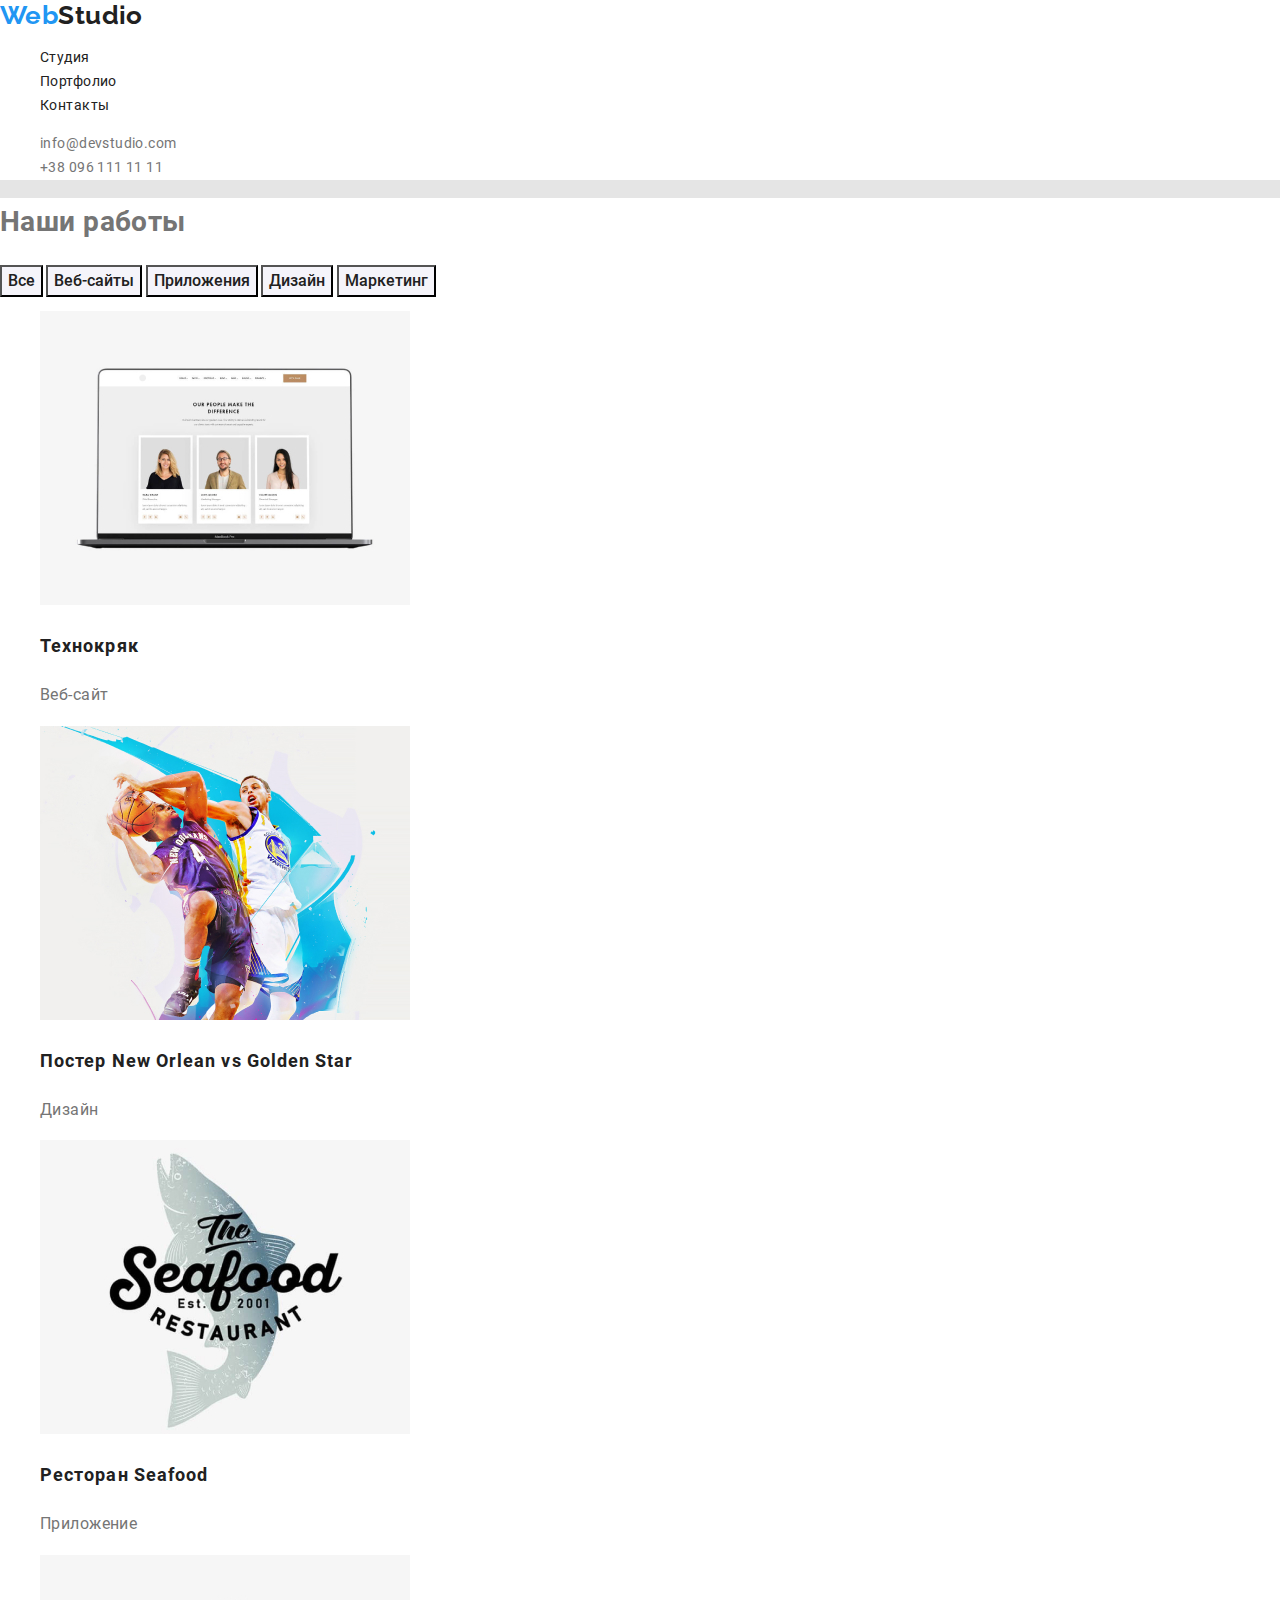
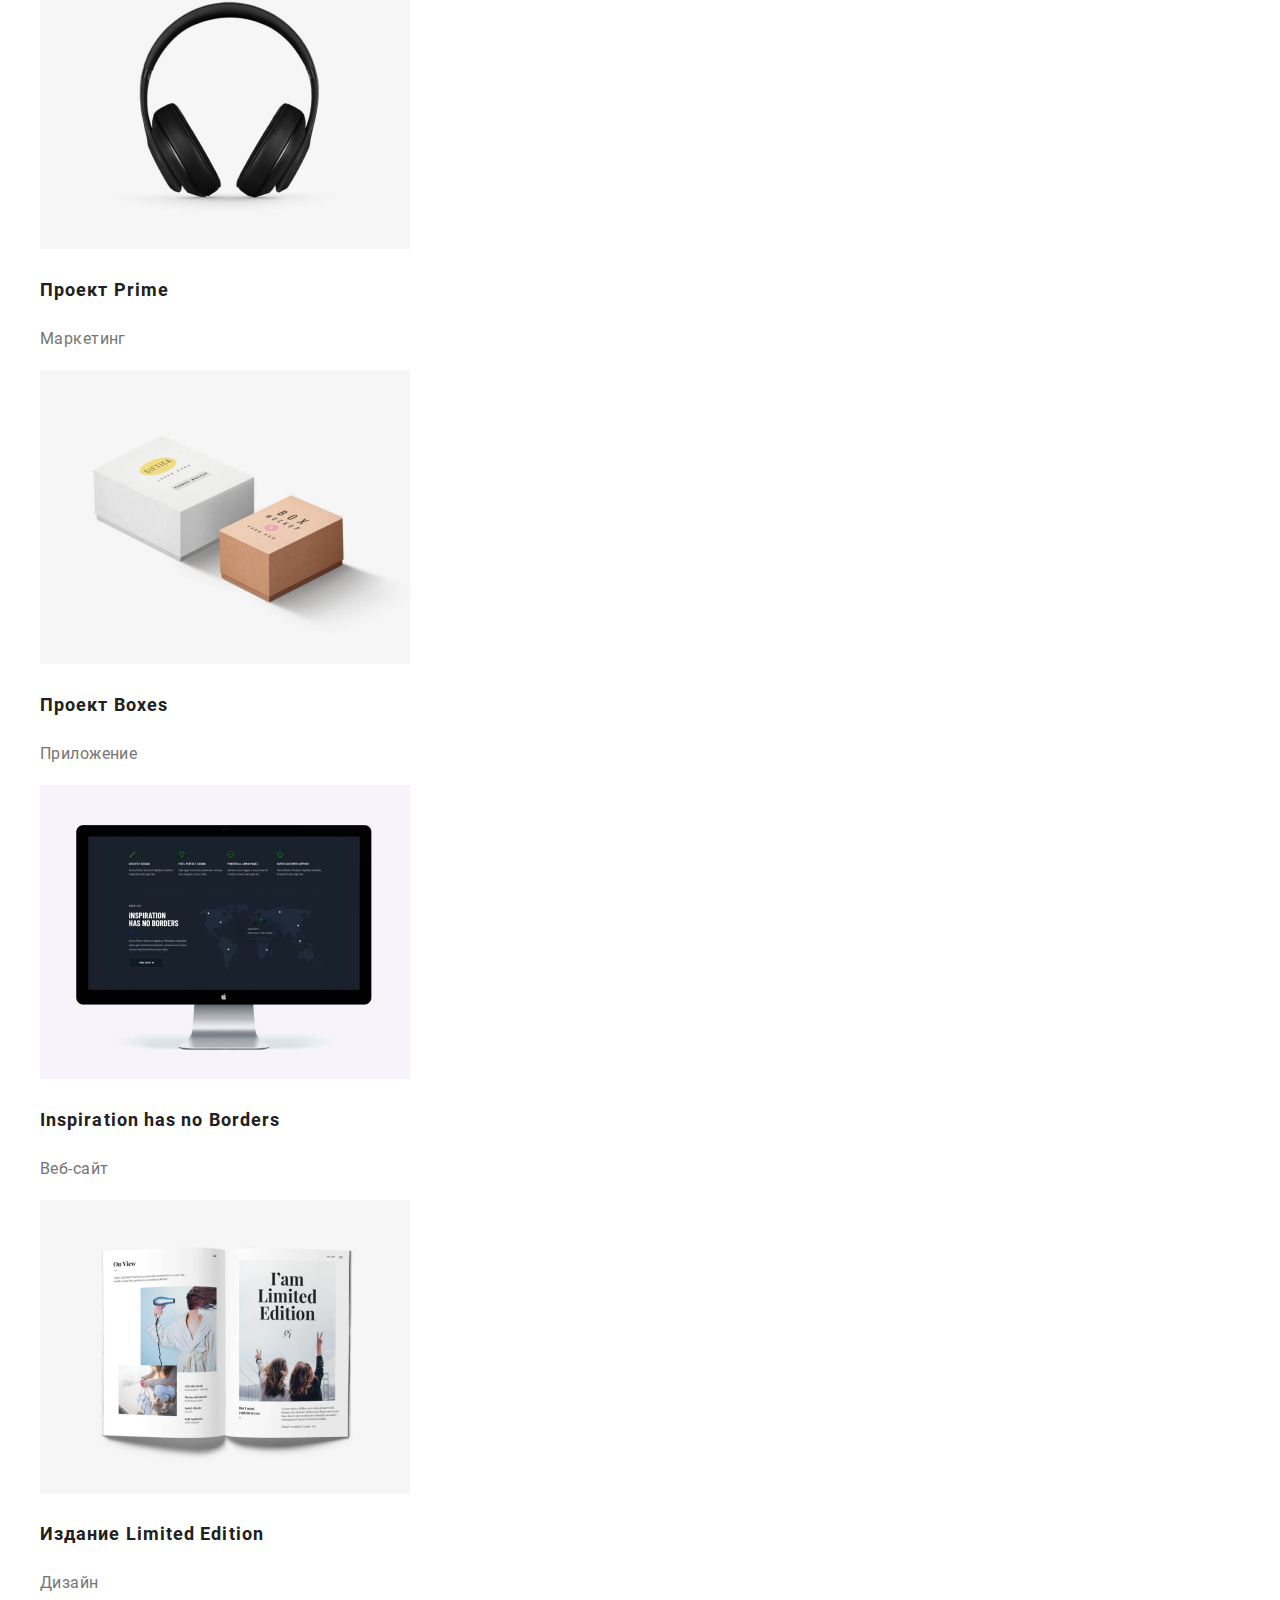
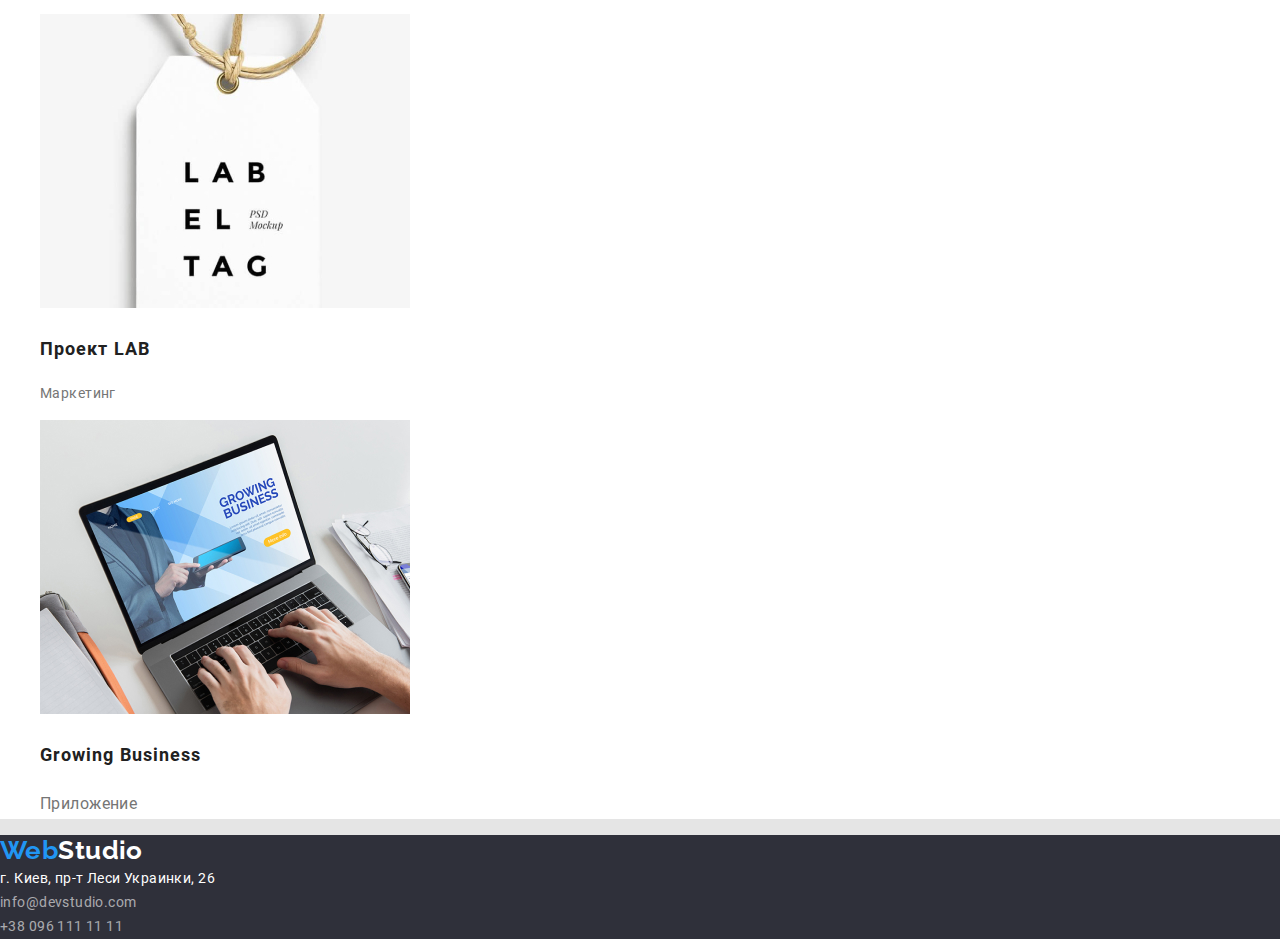
==== portfolio.html @ 0d788da5 "Перенос файлов с HW 02" ====
<!DOCTYPE html>
<html lang="ru">

<head>
    <meta charset="UTF-8">
    <meta name="viewport" content="width=device-width, initial-scale=1.0">
    <title>Web Studio</title>
    <link href="https://fonts.googleapis.com/css2?family=Raleway:wght@700&display=swap" rel="stylesheet">
    <link rel="stylesheet"
        href="https://cdnjs.cloudflare.com/ajax/libs/modern-normalize/1.0.0/modern-normalize.min.css">
    <link rel="stylesheet" href="./CSS/styles.css">
    <!-- <link rel="stylesheet" href="./CSS/portfolio.css"> -->
</head>

<body class="page">
    <header>
        <!--Навигация-->
        <nav class="pagination">
            <a class="logo link" href="./index.html">
                <span>Web</span><span class="logo-studio">Studio</span>
            </a>
            <ul class="site-nav list">
                <li><a href="./index.html" class="link">Студия</a></li>
                <li><a href="./portfolio.html" class="link">Портфолио</a></li>
                <li><a href="" class="link">Контакты</a></li>
            </ul>
            <ul class="contacts list">
                <li><a href="mailto:info@devstudio.com" class="mail link">info@devstudio.com</a> </li>
                <li><a href="tel:+380961111111" class="phone link">+38 096 111 11 11</a></li>

            </ul>
        </nav>

    </header>

    <main class="main-portfolio">
        <!--Секция наши работы-->
        <section class="section">
            <h1>Наши работы</h1>
            <div>
                <button type="button" class="button-filter">Все</button>
                <button type="button" class="button-filter">Веб-сайты</button>
                <button type="button" class="button-filter">Приложения</button>
                <button type="button" class="button-filter">Дизайн</button>
                <button type="button" class="button-filter">Маркетинг</button>
            </div>

            <!---->
            <ul class="list">
                <li>
                    <a href="" class="link">
                        <img src="./images/img5.jpg" alt="Технокряк" width="370" />
                        <h2 class="project-title">Технокряк</h2>
                        <p class="project-subtitle">Веб-сайт</p>
                    </a>
                </li>
                <li>
                    <a href="" class="link">
                        <img src="./images/img6.jpg" alt="Постер New Orlean vs Golden Star" width="370" />
                        <h2 class="project-title">Постер New Orlean vs Golden Star</h2>
                        <p class="project-subtitle">Дизайн</p>
                    </a>
                </li>
                <li>
                    <a href="" class="link">
                        <img src="./images/img7.jpg" alt="Ресторан Seafood" width="370" />
                        <h2 class="project-title">Ресторан Seafood</h2>
                        <p class="project-subtitle">Приложение</p>
                    </a>
                </li>
                <li>
                    <a href="" class="link">
                        <img src="./images/img8.jpg" alt="Проект Prime" width="370" />
                        <h2 class="project-title">Проект Prime</h2>
                        <p class="project-subtitle">Маркетинг</p>
                    </a>
                </li>
                <li>
                    <a href="" class="link">
                        <img src="./images/img9.jpg" alt="Проект Boxes" width="370" />
                        <h2 class="project-title">Проект Boxes</h2>
                        <p class="project-subtitle">Приложение</p>
                    </a>
                </li>
                <li>
                    <a href="" class="link">
                        <img src="./images/img10.jpg" alt="Inspiration has no Borders" width="370" />
                        <h2 class="project-title">Inspiration has no Borders</h2>
                        <p class="project-subtitle">Веб-сайт</p>
                    </a>
                </li>
                <li>
                    <a href="" class="link">
                        <img src="./images/img11.jpg" alt="Издание Limited Edition" width="370" />
                        <h2 class="project-title">Издание Limited Edition</h2>
                        <p class="project-subtitle">Дизайн</p>
                    </a>
                </li>
                <li>
                    <a href="" class="link">
                        <img src="./images/img12.jpg" alt="Проект LAB" width="370" />
                        <h2 class="project-title">Проект LAB</h2>
                        <p>Маркетинг</p>
                    </a>
                </li>
                <li>
                    <a href="" class="link">
                        <img src="./images/img13.jpg" alt="Growing Business" width="370" />
                        <h2 class="project-title">Growing Business</h2>
                        <p class="project-subtitle">Приложение</p>
                    </a>
                </li>
            </ul>
        </section>

    </main>

    <!--Футер-->
    <footer class="footer">
        <a class="logo link" href="./index.html">
            <span class="logo-web">Web</span><span class="logo-studio-wight">Studio</span>
        </a>
        <address class="footer-list">
            <span class="map">г. Киев, пр-т Леси Украинки, 26</span><br />
            <a href="mailto:info@devstudio.com" class="link">info@devstudio.com</a><br />
            <a href="tel:+380961111111" class="link">+38 096 111 11 11</a>
        </address>
    </footer>

</body>

</html>
---- CSS/styles.css ----
/* roboto-regular - latin_cyrillic */
@font-face {
    font-family: 'Roboto';
    font-style: normal;
    font-weight: 400;
    src: url('../fonts/roboto/roboto-v20-latin_cyrillic-regular.eot');
    src: local('Roboto'), local('Roboto-Regular'),
        url('../fonts/roboto/roboto-v20-latin_cyrillic-regular.eot?#iefix')
            format('embedded-opentype'),
        url('../fonts/roboto/roboto-v20-latin_cyrillic-regular.woff2')
            format('woff2'),
        url('../fonts/roboto/roboto-v20-latin_cyrillic-regular.woff')
            format('woff'),
        url('../fonts/roboto/roboto-v20-latin_cyrillic-regular.ttf')
            format('truetype'),
        url('../fonts/roboto/roboto-v20-latin_cyrillic-regular.svg#Roboto')
            format('svg'); /* Legacy iOS */
}
/* roboto-500 - latin_cyrillic */
@font-face {
    font-family: 'Roboto';
    font-style: normal;
    font-weight: 500;
    src: url('../fonts/roboto/roboto-v20-latin_cyrillic-500.eot');
    src: local('Roboto Medium'), local('Roboto-Medium'),
        url('../fonts/roboto/roboto-v20-latin_cyrillic-500.eot?#iefix')
            format('embedded-opentype'),
        url('../fonts/roboto/roboto-v20-latin_cyrillic-500.woff2')
            format('woff2'),
        url('../fonts/roboto/roboto-v20-latin_cyrillic-500.woff') format('woff'),
        url('../fonts/roboto/roboto-v20-latin_cyrillic-500.ttf')
            format('truetype'),
        url('../fonts/roboto/roboto-v20-latin_cyrillic-500.svg#Roboto')
            format('svg');
}
/* roboto-700 - latin_cyrillic */
@font-face {
    font-family: 'Roboto';
    font-style: normal;
    font-weight: 700;
    src: url('../fonts/roboto/roboto-v20-latin_cyrillic-700.eot');
    src: local('Roboto Bold'), local('Roboto-Bold'),
        url('../fonts/roboto/roboto-v20-latin_cyrillic-700.eot?#iefix')
            format('embedded-opentype'),
        url('../fonts/roboto/roboto-v20-latin_cyrillic-700.woff2')
            format('woff2'),
        url('../fonts/roboto/roboto-v20-latin_cyrillic-700.woff') format('woff'),
        url('../fonts/roboto/roboto-v20-latin_cyrillic-700.ttf')
            format('truetype'),
        url('../fonts/roboto/roboto-v20-latin_cyrillic-700.svg#Roboto')
            format('svg');
}
/* roboto-900 - latin_cyrillic */
@font-face {
    font-family: 'Roboto';
    font-style: normal;
    font-weight: 900;
    src: url('../fonts/roboto/roboto-v20-latin_cyrillic-900.eot');
    src: local('Roboto Black'), local('Roboto-Black'),
        url('../fonts/roboto/roboto-v20-latin_cyrillic-900.eot?#iefix')
            format('embedded-opentype'),
        url('../fonts/roboto/roboto-v20-latin_cyrillic-900.woff2')
            format('woff2'),
        url('../fonts/roboto/roboto-v20-latin_cyrillic-900.woff') format('woff'),
        url('../fonts/roboto/roboto-v20-latin_cyrillic-900.ttf')
            format('truetype'),
        url('../fonts/roboto/roboto-v20-latin_cyrillic-900.svg#Roboto')
            format('svg');
}

/*Цвет основного текста  rgba(33, 33, 33, 1)*/
/*Вторичний цвет  rgba(117, 117, 117, 1)*/
/* белый #FFFFFF*/
/*Акцент #2196F3*/
/* Основной цвет фона #E5E5E5*/
/* Вторичный цвет фона #2F303A */

:root {
    --main-text-color: rgba(117, 117, 117, 1);
    --accent-color: #2196f3;
    --black: rgba(33, 33, 33, 1);
    --white: #ffffff;
    --footer-text-accent: rgba(255, 255, 255, 0.6);
    --main-bg: #e5e5e5;
    --light-bg: #f5f4fa;
    --dark-bg: #2f303a;
}

.page {
    font-family: 'Roboto', sans-serif;
    font-size: 14px;
    line-height: 1.71;
    letter-spacing: 0.03em;
    background-color: var(--main-bg);
    color: var(--main-text-color);
}

.link {
    color: inherit;
    text-decoration: none;
}

.list {
    list-style: none;
}

/* Навигация */

.pagination {
    background-color: var(--white);
}

/* Logo */
.logo {
    font-family: 'Raleway', sans-serif;
    font-weight: 700;
    font-size: 26px;
    line-height: 1.19;
    color: var(--accent-color);
}

.logo-studio {
    color: var(--black);
}

/* Site nav */

.site-nav .link {
    color: var(--black);
}

.site-nav .link:hover,
.site-nav .link:focus {
    font-weight: 500;
    line-height: 1.14;
    letter-spacing: 0.02em;
    color: var(--accent-color);
}

.mail:hover,
.mail:focus {
    font-weight: 500;
    line-height: 1.14;
    letter-spacing: 0.02em;
    color: var(--accent-color);
}

.phone:hover,
.phone:focus {
    font-weight: 500;
    line-height: 1.14;
    letter-spacing: 0.02em;
    color: var(--accent-color);
}

/* Герой */

.hero {
    background-color: var(--dark-bg);
}
.hero-title {
    font-weight: 900;
    font-size: 44px;
    line-height: 1.36;
    text-align: center;
    letter-spacing: 0.06em;
    text-transform: uppercase;
    color: var(--white);
}

/* Кнопка Заказ */

.button {
    font-family: inherit;
    font-weight: 700;
    font-size: 16px;
    line-height: 1.87;
    display: flex;
    align-items: center;
    text-align: center;
    letter-spacing: 0.06em;
    background-color: var(--accent-color);
    color: var(--white);
}

/* Особенности */

.section-title-features {
    font-weight: 700;
    line-height: 1.14;
    text-transform: uppercase;
    color: var(--black);
}

/* Команда */
.section-team {
    background-color: var(--light-bg);
}

.section-title {
    font-weight: 700;
    font-size: 36px;
    line-height: 1.17;
    text-align: center;
    color: var(--black);
}

.time {
    font-weight: 500;
    font-size: 16px;
    line-height: 1.19;
    text-align: center;
    color: var(--black);
}

.profession {
    font-size: 16px;
    line-height: 1.18;
    text-align: center;
}

.footer {
    background-color: var(--dark-bg);
    color: var(--footer-text-accent);
}

.logo-studio-wight {
    color: var(--white);
}

.footer-list {
    font-style: normal;
    color: var(--footer-text-accent);
}

.map {
    color: var(--white);
}

/* Страница Портфолио */
.main-portfolio {
    background-color: var(--white);
}

/* Фильтры */

.button-filter {
    font-family: inherit;
    font-weight: 500;
    font-size: 16px;
    line-height: 1.62;
    background-color: var(--light-bg);
    color: var(--black);
}

.button-filter:hover,
.button-filter:focus {
    background-color: var(--accent-color);
    color: var(--white);
}
.button-filter:visited {
    background-color: var(--light-bg);
    color: var(--black);
}

.project-title {
    font-weight: 700;
    font-size: 18px;
    line-height: 2;
    letter-spacing: 0.06em;
    color: var(--black);
}

.project-subtitle {
    font-size: 16px;
    line-height: 1.87;
}
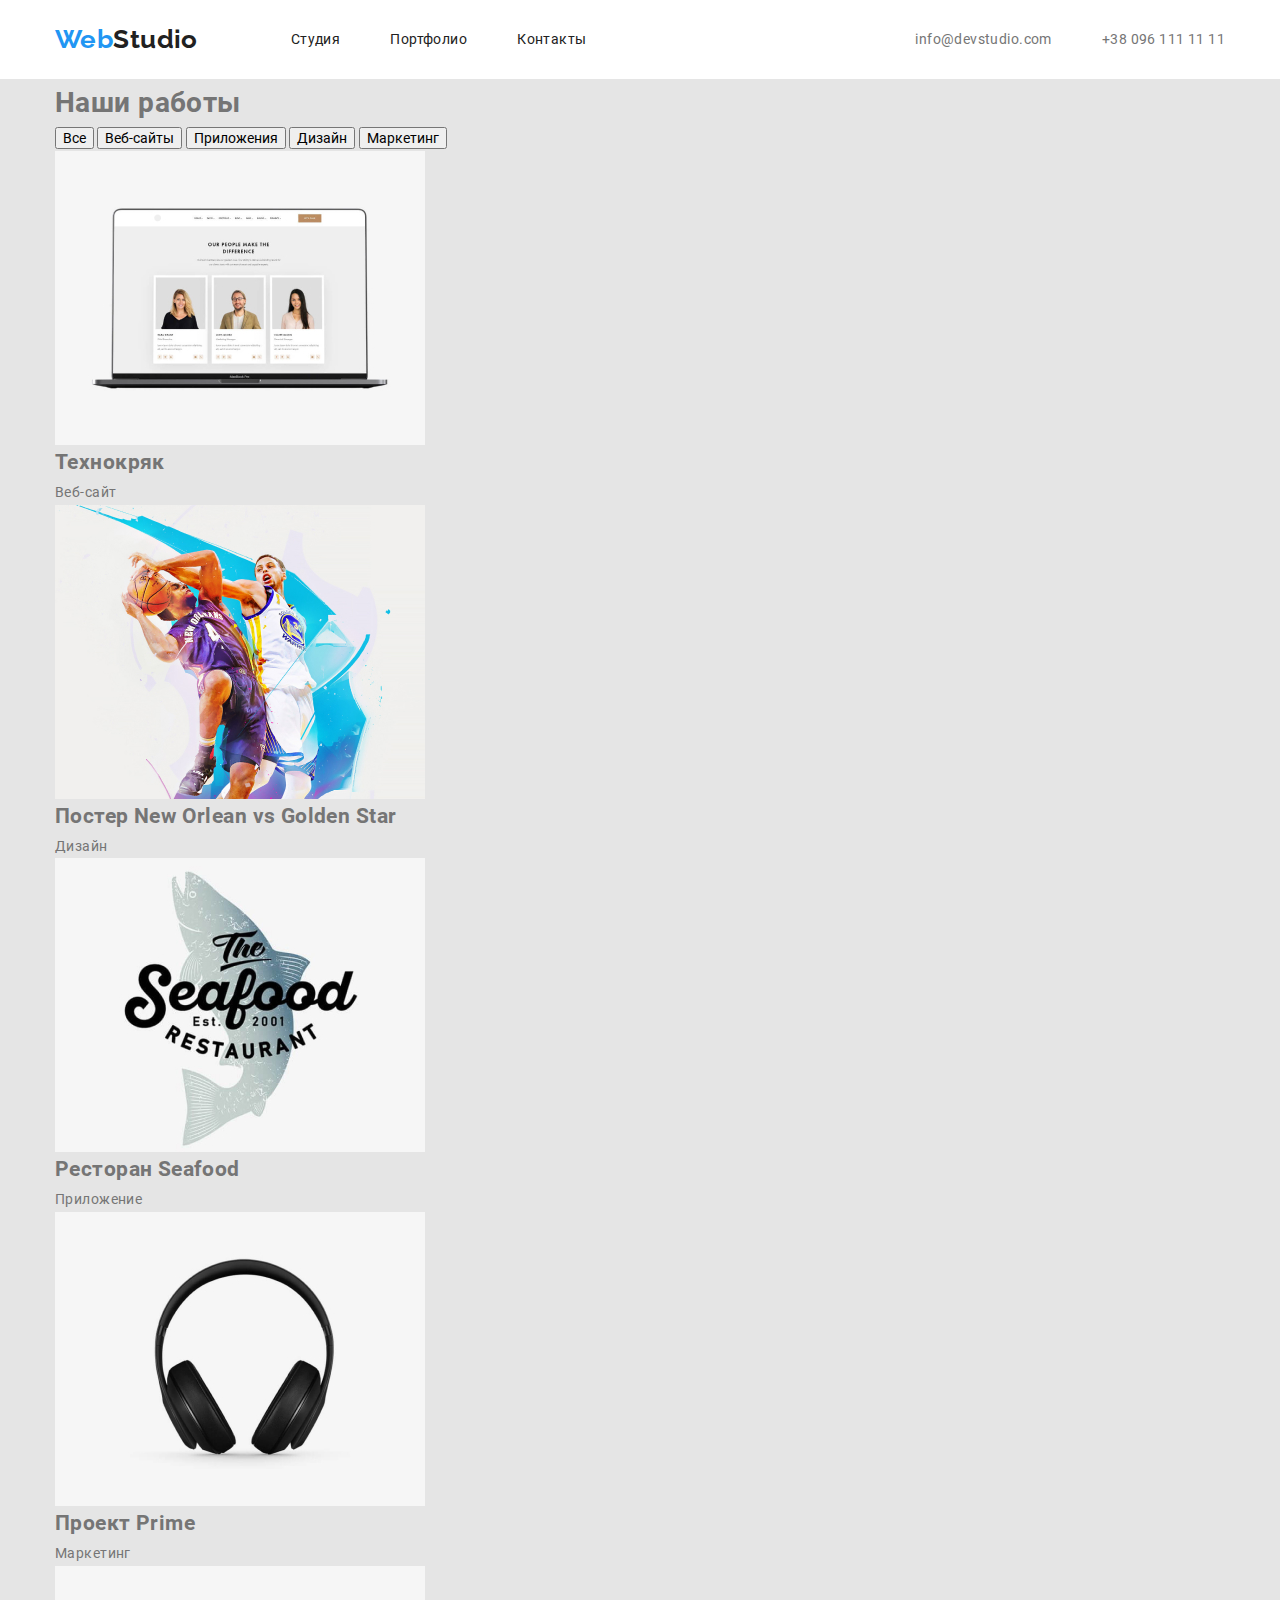
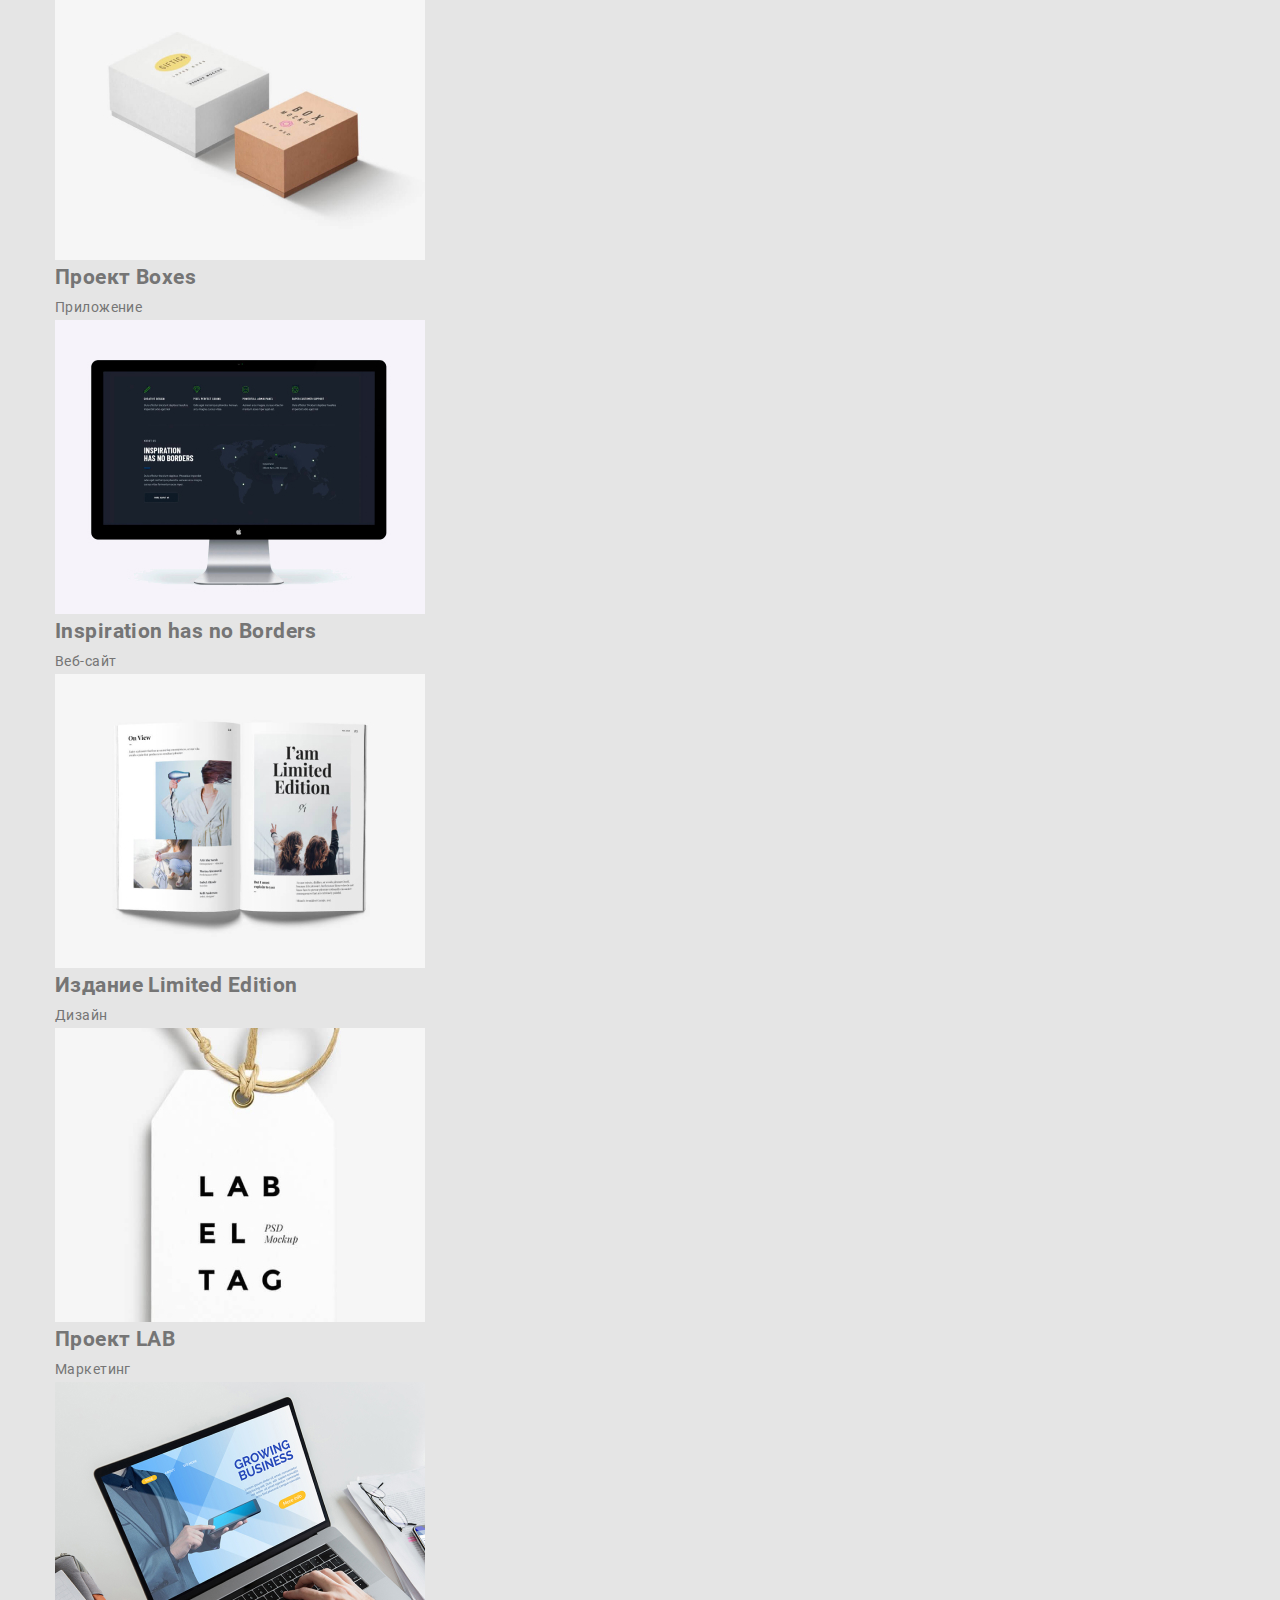
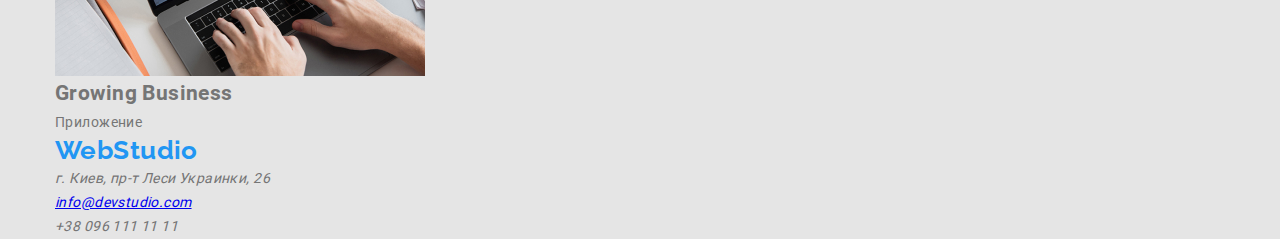
==== commit 54e92636: "Завершает геометрию Студия и Портфолио" ====
--- a/portfolio.html
+++ b/portfolio.html
@@ -13,120 +13,131 @@
 </head>
 
 <body class="page">
-    <header>
+    <header class="header">
         <!--Навигация-->
-        <nav class="pagination">
-            <a class="logo link" href="./index.html">
-                <span>Web</span><span class="logo-studio">Studio</span>
-            </a>
-            <ul class="site-nav list">
-                <li><a href="./index.html" class="link">Студия</a></li>
-                <li><a href="./portfolio.html" class="link">Портфолио</a></li>
-                <li><a href="" class="link">Контакты</a></li>
-            </ul>
-            <ul class="contacts list">
-                <li><a href="mailto:info@devstudio.com" class="mail link">info@devstudio.com</a> </li>
-                <li><a href="tel:+380961111111" class="phone link">+38 096 111 11 11</a></li>
-
-            </ul>
-        </nav>
-
+        <div class="container header-container">
+            <nav class="navigation">
+                <a class="logo link" href="./index.html">
+                    <span>Web</span><span class="logo-studio">Studio</span>
+                </a>
+                <div class="site-nav">
+                    <ul class="site-nav list">
+                        <li class="site-nav item"><a href="./index.html" class="link">Студия</a></li>
+                        <li class="site-nav item"><a href="./portfolio.html" class="link">Портфолио</a></li>
+                        <li class="site-nav item"><a href="" class="link">Контакты</a></li>
+                    </ul>
+                </div>
+            </nav>
+            <div class="contacts">
+                <ul class="contacts list">
+                    <li class="contacts item"><a href="mailto:info@devstudio.com"
+                            class="mail link">info@devstudio.com</a>
+                    </li>
+                    <li class="contacts item"><a href="tel:+380961111111" class="phone link">+38 096 111 11
+                            11</a></li>
+                </ul>
+            </div>
+        </div>
     </header>
 
-    <main class="main-portfolio">
+    <main>
         <!--Секция наши работы-->
-        <section class="section">
-            <h1>Наши работы</h1>
-            <div>
-                <button type="button" class="button-filter">Все</button>
-                <button type="button" class="button-filter">Веб-сайты</button>
-                <button type="button" class="button-filter">Приложения</button>
-                <button type="button" class="button-filter">Дизайн</button>
-                <button type="button" class="button-filter">Маркетинг</button>
+        <section class="section-portfolio">
+            <div class="container portfolio-container">
+                <h1 class="visually-hidden">Наши работы</h1>
+                <div class="button-portfolio">
+                    <button type="button" class="button-filter">Все</button>
+                    <button type="button" class="button-filter">Веб-сайты</button>
+                    <button type="button" class="button-filter">Приложения</button>
+                    <button type="button" class="button-filter">Дизайн</button>
+                    <button type="button" class="button-filter">Маркетинг</button>
+                </div>
+
+                <!---->
+                <ul class="list grid">
+                    <li class="grid-portfolio gallery-item">
+                        <a href="" class="link">
+                            <img src="./images/img5.jpg" alt="Технокряк" width="370" />
+                            <h2 class="project-title">Технокряк</h2>
+                            <p class="project-subtitle">Веб-сайт</p>
+                        </a>
+                    </li>
+                    <li class="grid-portfolio gallery-item">
+                        <a href="" class="link">
+                            <img src="./images/img6.jpg" alt="Постер New Orlean vs Golden Star" width="370" />
+                            <h2 class="project-title">Постер New Orlean vs Golden Star</h2>
+                            <p class="project-subtitle">Дизайн</p>
+                        </a>
+                    </li>
+                    <li class="grid-portfolio gallery-item">
+                        <a href="" class="link">
+                            <img src="./images/img7.jpg" alt="Ресторан Seafood" width="370" />
+                            <h2 class="project-title">Ресторан Seafood</h2>
+                            <p class="project-subtitle">Приложение</p>
+                        </a>
+                    </li>
+                    <li class="grid-portfolio gallery-item">
+                        <a href="" class="link">
+                            <img src="./images/img8.jpg" alt="Проект Prime" width="370" />
+                            <h2 class="project-title">Проект Prime</h2>
+                            <p class="project-subtitle">Маркетинг</p>
+                        </a>
+                    </li>
+                    <li class="grid-portfolio gallery-item">
+                        <a href="" class="link">
+                            <img src="./images/img9.jpg" alt="Проект Boxes" width="370" />
+                            <h2 class="project-title">Проект Boxes</h2>
+                            <p class="project-subtitle">Приложение</p>
+                        </a>
+                    </li>
+                    <li class="grid-portfolio gallery-item">
+                        <a href="" class="link">
+                            <img src="./images/img10.jpg" alt="Inspiration has no Borders" width="370" />
+                            <h2 class="project-title">Inspiration has no Borders</h2>
+                            <p class="project-subtitle">Веб-сайт</p>
+                        </a>
+                    </li>
+                    <li class="grid-portfolio gallery-item">
+                        <a href="" class="link">
+                            <img src="./images/img11.jpg" alt="Издание Limited Edition" width="370" />
+                            <h2 class="project-title">Издание Limited Edition</h2>
+                            <p class="project-subtitle">Дизайн</p>
+                        </a>
+                    </li>
+                    <li class="grid-portfolio gallery-item">
+                        <a href="" class="link">
+                            <img src="./images/img12.jpg" alt="Проект LAB" width="370" />
+                            <h2 class="project-title">Проект LAB</h2>
+                            <p>Маркетинг</p>
+                        </a>
+                    </li>
+                    <li class="grid-portfolio gallery-item">
+                        <a href="" class="link">
+                            <img src="./images/img13.jpg" alt="Growing Business" width="370" />
+                            <h2 class="project-title">Growing Business</h2>
+                            <p class="project-subtitle">Приложение</p>
+                        </a>
+                    </li>
+                </ul>
             </div>
+        </section>
 
-            <!---->
-            <ul class="list">
-                <li>
-                    <a href="" class="link">
-                        <img src="./images/img5.jpg" alt="Технокряк" width="370" />
-                        <h2 class="project-title">Технокряк</h2>
-                        <p class="project-subtitle">Веб-сайт</p>
-                    </a>
-                </li>
-                <li>
-                    <a href="" class="link">
-                        <img src="./images/img6.jpg" alt="Постер New Orlean vs Golden Star" width="370" />
-                        <h2 class="project-title">Постер New Orlean vs Golden Star</h2>
-                        <p class="project-subtitle">Дизайн</p>
-                    </a>
-                </li>
-                <li>
-                    <a href="" class="link">
-                        <img src="./images/img7.jpg" alt="Ресторан Seafood" width="370" />
-                        <h2 class="project-title">Ресторан Seafood</h2>
-                        <p class="project-subtitle">Приложение</p>
-                    </a>
-                </li>
-                <li>
-                    <a href="" class="link">
-                        <img src="./images/img8.jpg" alt="Проект Prime" width="370" />
-                        <h2 class="project-title">Проект Prime</h2>
-                        <p class="project-subtitle">Маркетинг</p>
-                    </a>
-                </li>
-                <li>
-                    <a href="" class="link">
-                        <img src="./images/img9.jpg" alt="Проект Boxes" width="370" />
-                        <h2 class="project-title">Проект Boxes</h2>
-                        <p class="project-subtitle">Приложение</p>
-                    </a>
-                </li>
-                <li>
-                    <a href="" class="link">
-                        <img src="./images/img10.jpg" alt="Inspiration has no Borders" width="370" />
-                        <h2 class="project-title">Inspiration has no Borders</h2>
-                        <p class="project-subtitle">Веб-сайт</p>
-                    </a>
-                </li>
-                <li>
-                    <a href="" class="link">
-                        <img src="./images/img11.jpg" alt="Издание Limited Edition" width="370" />
-                        <h2 class="project-title">Издание Limited Edition</h2>
-                        <p class="project-subtitle">Дизайн</p>
-                    </a>
-                </li>
-                <li>
-                    <a href="" class="link">
-                        <img src="./images/img12.jpg" alt="Проект LAB" width="370" />
-                        <h2 class="project-title">Проект LAB</h2>
-                        <p>Маркетинг</p>
-                    </a>
-                </li>
-                <li>
-                    <a href="" class="link">
-                        <img src="./images/img13.jpg" alt="Growing Business" width="370" />
-                        <h2 class="project-title">Growing Business</h2>
-                        <p class="project-subtitle">Приложение</p>
-                    </a>
-                </li>
-            </ul>
-        </section>
 
     </main>
 
     <!--Футер-->
     <footer class="footer">
-        <a class="logo link" href="./index.html">
-            <span class="logo-web">Web</span><span class="logo-studio-wight">Studio</span>
-        </a>
-        <address class="footer-list">
-            <span class="map">г. Киев, пр-т Леси Украинки, 26</span><br />
-            <a href="mailto:info@devstudio.com" class="link">info@devstudio.com</a><br />
-            <a href="tel:+380961111111" class="link">+38 096 111 11 11</a>
-        </address>
+        <div class="container footer-container">
+            <a class="logo link" href="./index.html">
+                <span class="logo-web">Web</span><span class="logo-studio-wight">Studio</span>
+            </a>
+            <address class="footer-list">
+                <span class="map">г. Киев, пр-т Леси Украинки, 26</span><br />
+                <a class="footer-mail" href="mailto:info@devstudio.com" class="link">info@devstudio.com</a><br />
+                <a href="tel:+380961111111" class="link">+38 096 111 11 11</a>
+            </address>
+        </div>
     </footer>
-
 </body>
 
 </html>--- a/CSS/styles.css
+++ b/CSS/styles.css
@@ -75,6 +75,30 @@
 /* Основной цвет фона #E5E5E5*/
 /* Вторичный цвет фона #2F303A */
 
+html {
+    box-sizing: border-box;
+}
+
+*,
+*::before,
+*::after {
+    box-sizing: inherit;
+}
+
+img {
+    display: block;
+    max-width: 100%;
+    height: auto;
+}
+
+h1,
+h2,
+h3,
+p {
+    margin-top: 0;
+    margin-bottom: 0;
+}
+
 :root {
     --main-text-color: rgba(117, 117, 117, 1);
     --accent-color: #2196f3;
@@ -86,6 +110,14 @@
     --dark-bg: #2f303a;
 }
 
+.container {
+    margin-left: auto;
+    margin-right: auto;
+    width: 1200px;
+    padding-left: 15px;
+    padding-right: 15px;
+}
+
 .page {
     font-family: 'Roboto', sans-serif;
     font-size: 14px;
@@ -95,22 +127,44 @@
     color: var(--main-text-color);
 }
 
-.link {
+.link {    
     color: inherit;
     text-decoration: none;
 }
 
 .list {
+    display: inline-block;
+    padding: 0;
+    margin: 0;
     list-style: none;
 }
 
 /* Навигация */
 
-.pagination {
+.header {
+    padding-top: 24px;
+    padding-bottom: 24px;
     background-color: var(--white);
 }
 
-/* Logo */
+.header-container {
+    display: flex;
+    justify-content: flex-end;
+    align-items: center;
+}
+
+.navigation {
+    display: flex;
+    align-items: center;
+    margin-right: auto;
+}
+
+/* Header */
+
+.header .logo {
+    margin-right: 93px;
+}
+
 .logo {
     font-family: 'Raleway', sans-serif;
     font-weight: 700;
@@ -123,7 +177,13 @@
     color: var(--black);
 }
 
-/* Site nav */
+.site-nav {
+    display: inline-flex;
+}
+
+.site-nav .item:not(:last-child) {
+    margin-right: 50px;
+}
 
 .site-nav .link {
     color: var(--black);
@@ -137,6 +197,14 @@
     color: var(--accent-color);
 }
 
+.contacts {
+    display: inline-flex;
+}
+
+.contacts .item:not(:last-child) {
+    margin-right: 50px;
+}
+
 .mail:hover,
 .mail:focus {
     font-weight: 500;
@@ -156,16 +224,27 @@
 /* Герой */
 
 .hero {
+    text-align: center;
     background-color: var(--dark-bg);
 }
+
+
+.hero-content {
+    display: flex;
+    justify-content: center;
+   
+
 .hero-title {
     font-weight: 900;
     font-size: 44px;
     line-height: 1.36;
-    text-align: center;
     letter-spacing: 0.06em;
     text-transform: uppercase;
     color: var(--white);
+    padding-top: 232px;
+    margin-bottom: 30px;
+    max-width: 696px;
+    text-align: center;
 }
 
 /* Кнопка Заказ */
@@ -176,6 +255,13 @@
     font-size: 16px;
     line-height: 1.87;
     display: flex;
+    display: inline-block;
+    padding-top: 10px;
+    padding-bottom: 10px;
+    padding-left: 32px;
+    padding-right: 32px;
+    border-radius: 4px;
+    border: 0;
     align-items: center;
     text-align: center;
     letter-spacing: 0.06em;
@@ -185,16 +271,89 @@
 
 /* Особенности */
 
+.section-features {
+    padding-top: 94px;
+    padding-bottom: 47px;
+    background-color: var(--white);
+}
+
+.features-list {
+    display: flex;
+    justify-content: space-between;
+}
+
+.contant-box {
+    width: calc((100% -90px) / 4);
+}
+
+.features-list .contant-box:not(:last-child) {
+    margin-right: 30px;
+}
+
 .section-title-features {
     font-weight: 700;
+    font-size: 14px;
     line-height: 1.14;
     text-transform: uppercase;
-    color: var(--black);
+    margin-bottom: 10px;
+    color: var(--black);
+}
+
+/* Чем занимаемся */
+
+.section-work {
+    padding-top: 47px;
+    padding-bottom: 94px;
+    background-color: var(--white);
+}
+
+.work-container li {
+    width: 370px;
+}
+
+.grid {
+    display: flex;
+    flex-wrap: wrap;
+    margin-left: -30px;
+    margin-right: -30px;
+}
+
+.grid-item {
+    margin-top: 30px;
+    margin-left: 30px;
+}
+
+.gallery-item {
+    flex-basis: calc(100% / 3 - 30px);
 }
 
 /* Команда */
+
 .section-team {
     background-color: var(--light-bg);
+    padding-top: 94px;
+    padding-bottom: 94px;
+}
+.team-container li {
+    width: 270px;
+}
+
+.gallery-team {
+    flex-basis: calc(100% / 4 - 30px);
+}
+
+.team-person {
+    padding-top: 30px;
+    padding-bottom: 30px;
+    background-color: var(--white);
+    box-shadow: 0px 1px 3px rgba(0, 0, 0, 0.12), 0px 1px 1px rgba(0, 0, 0, 0.14),
+        0px 2px 1px rgba(0, 0, 0, 0.2);
+    border-radius: 0px 0px 4px 4px;
+    width: 270px;
+}
+
+.section-title {
+    margin-bottom: 50px;
 }
 
 .section-title {
@@ -203,6 +362,10 @@
     line-height: 1.17;
     text-align: center;
     color: var(--black);
+}
+
+.time {
+    margin-bottom: 10px;
 }
 
 .time {
@@ -219,11 +382,21 @@
     text-align: center;
 }
 
+/* ФУТЕР */
 .footer {
     background-color: var(--dark-bg);
     color: var(--footer-text-accent);
 }
 
+.footer-container {
+    padding-top: 60px;
+    padding-bottom: 60px;
+}
+
+.footer .logo {
+    margin-bottom: 20px;
+}
+
 .logo-studio-wight {
     color: var(--white);
 }
@@ -234,15 +407,48 @@
 }
 
 .map {
+    margin-bottom: 9px;
     color: var(--white);
 }
 
+.footer-mail {
+    margin-bottom: 9px;
+}
+
 /* Страница Портфолио */
-.main-portfolio {
+
+.section-portfolio {
+    padding-top: 94px;
+    padding-bottom: 94px;
     background-color: var(--white);
 }
 
+.visually-hidden {
+    position: absolute !important;
+    clip: rect(1px 1px 1px 1px);
+    clip: rect(1px, 1px, 1px, 1px);
+    padding: 0 !important;
+    border: 0 !important;
+    height: 1px !important;
+    width: 1px !important;
+    overflow: hidden;
+}
+
 /* Фильтры */
+
+.portfolio-container li {
+    width: 370px;
+}
+
+.button-portfolio {
+    display: flex;
+    justify-content: center;
+    margin-bottom: 50px;
+}
+
+.button-portfolio .button-filter:not(:last-child) {
+    margin-right: 8px;
+}
 
 .button-filter {
     font-family: inherit;
@@ -263,6 +469,16 @@
     color: var(--black);
 }
 
+.grid-portfolio {
+    margin-top: 30px;
+    margin-left: 30px;
+    margin-bottom: 30px;
+}
+
+.gallery-item {
+    flex-basis: calc(100% / 3 - 30px);
+}
+
 .project-title {
     font-weight: 700;
     font-size: 18px;
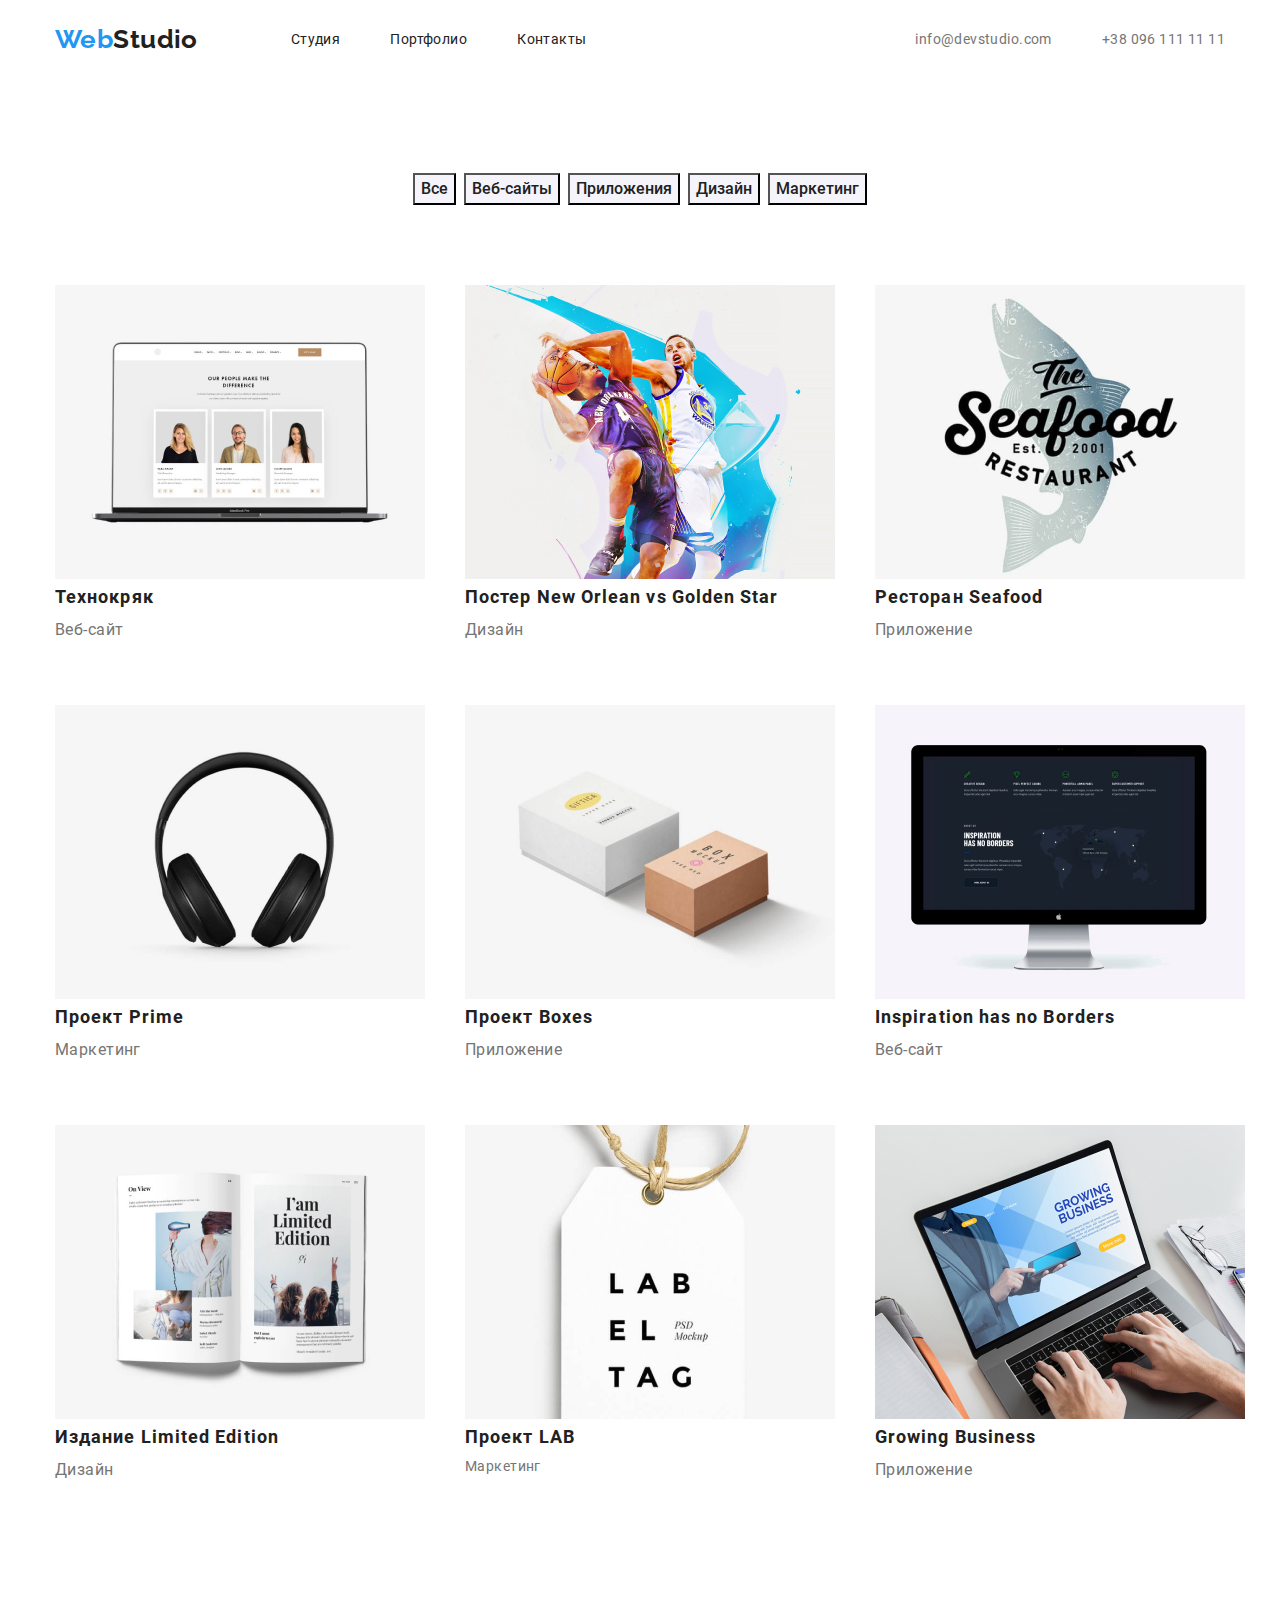
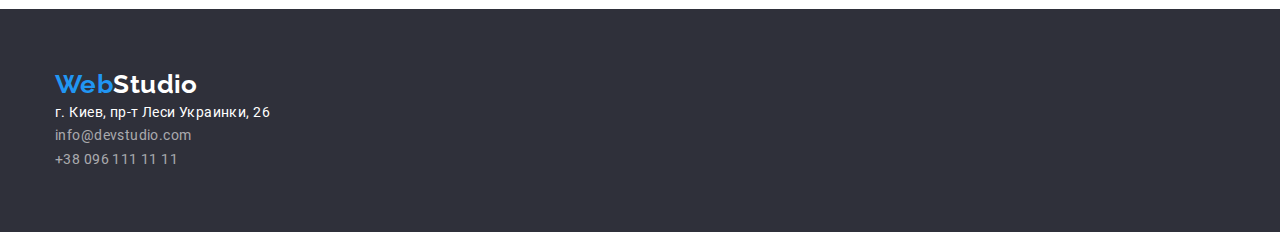
==== commit b94d61ba: "Исправляет ошибки" ====
--- a/portfolio.html
+++ b/portfolio.html
@@ -133,7 +133,7 @@
             </a>
             <address class="footer-list">
                 <span class="map">г. Киев, пр-т Леси Украинки, 26</span><br />
-                <a class="footer-mail" href="mailto:info@devstudio.com" class="link">info@devstudio.com</a><br />
+                <a class="footer-mail link" href="mailto:info@devstudio.com">info@devstudio.com</a><br />
                 <a href="tel:+380961111111" class="link">+38 096 111 11 11</a>
             </address>
         </div>
--- a/CSS/styles.css
+++ b/CSS/styles.css
@@ -127,7 +127,7 @@
     color: var(--main-text-color);
 }
 
-.link {    
+.link {
     color: inherit;
     text-decoration: none;
 }
@@ -228,11 +228,10 @@
     background-color: var(--dark-bg);
 }
 
-
 .hero-content {
     display: flex;
     justify-content: center;
-   
+}
 
 .hero-title {
     font-weight: 900;
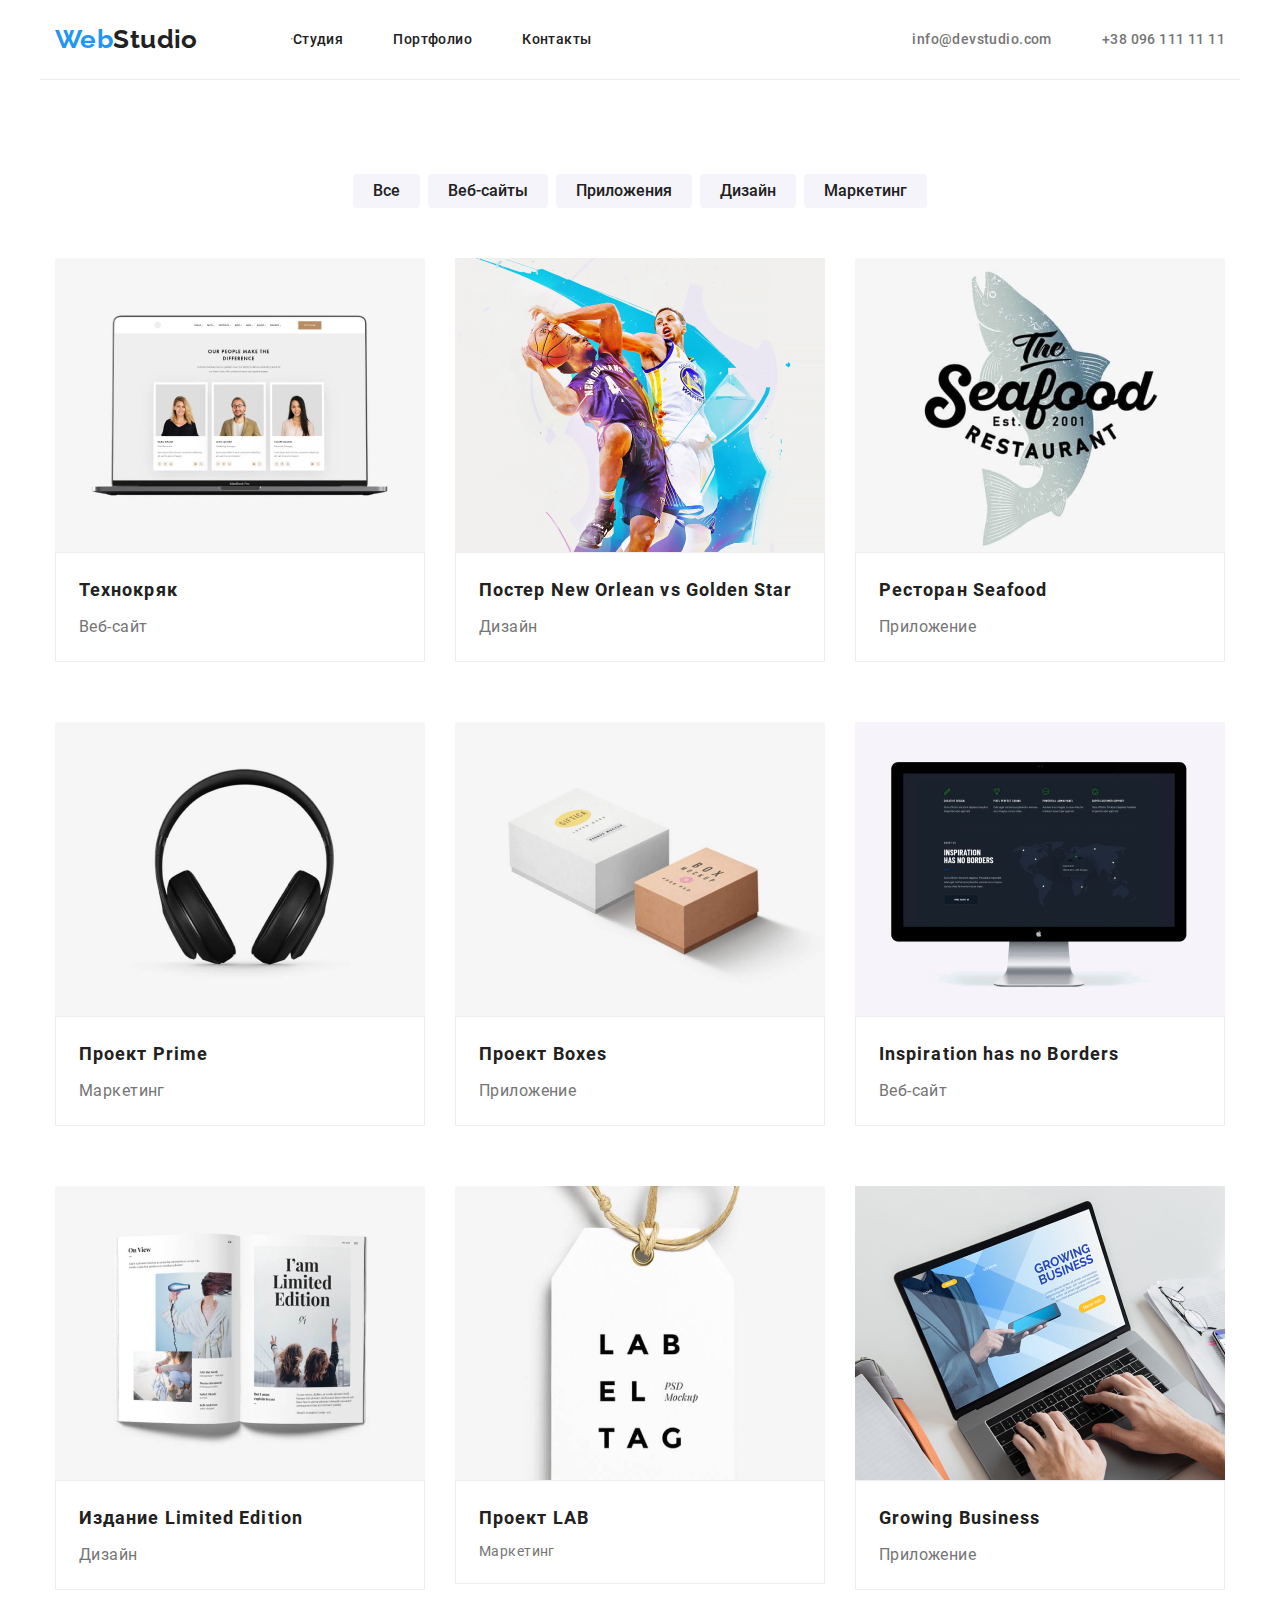
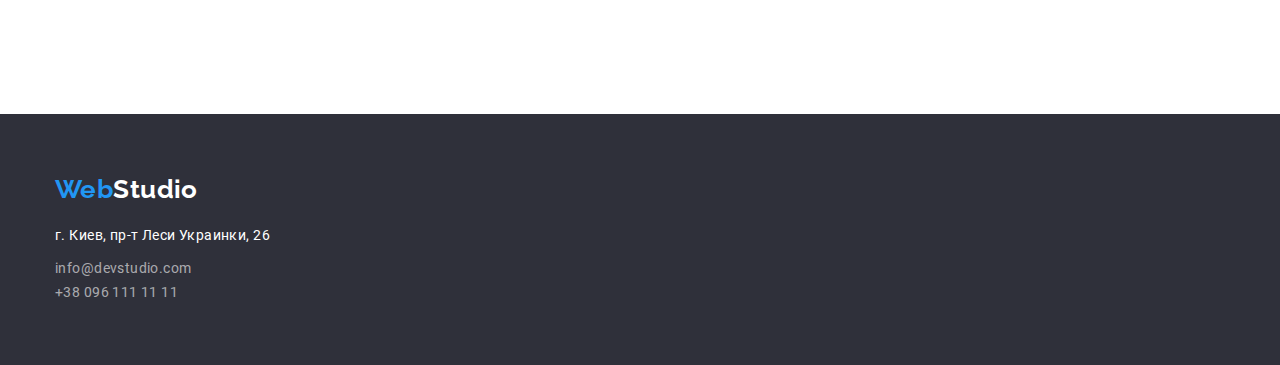
==== commit 7f60c0e5: "Исправляет ошибки стилей" ====
--- a/portfolio.html
+++ b/portfolio.html
@@ -20,13 +20,14 @@
                 <a class="logo link" href="./index.html">
                     <span>Web</span><span class="logo-studio">Studio</span>
                 </a>
-                <div class="site-nav">
-                    <ul class="site-nav list">
-                        <li class="site-nav item"><a href="./index.html" class="link">Студия</a></li>
-                        <li class="site-nav item"><a href="./portfolio.html" class="link">Портфолио</a></li>
-                        <li class="site-nav item"><a href="" class="link">Контакты</a></li>
-                    </ul>
-                </div>
+                <hr class="site-nav">
+                <ul class="site-nav list">
+                    <li class="site-nav item"><a href="./index.html" class="link">Студия</a></li>
+                    <li class="site-nav item"><a href="./portfolio.html" class="link">Портфолио</a></li>
+                    <li class="site-nav item"><a href="" class="link">Контакты</a></li>
+                </ul>
+
+
             </nav>
             <div class="contacts">
                 <ul class="contacts list">
@@ -37,6 +38,7 @@
                             11</a></li>
                 </ul>
             </div>
+
         </div>
     </header>
 
@@ -56,66 +58,88 @@
                 <!---->
                 <ul class="list grid">
                     <li class="grid-portfolio gallery-item">
+
                         <a href="" class="link">
-                            <img src="./images/img5.jpg" alt="Технокряк" width="370" />
-                            <h2 class="project-title">Технокряк</h2>
-                            <p class="project-subtitle">Веб-сайт</p>
+
+                            <img class="grid-img" src="./images/img5.jpg" alt="Технокряк" width="370" />
+                            <div class="project">
+                                <h2 class="project-title">Технокряк</h2>
+                                <p class="project-subtitle">Веб-сайт</p>
+                            </div>
                         </a>
+
                     </li>
                     <li class="grid-portfolio gallery-item">
                         <a href="" class="link">
+
                             <img src="./images/img6.jpg" alt="Постер New Orlean vs Golden Star" width="370" />
-                            <h2 class="project-title">Постер New Orlean vs Golden Star</h2>
-                            <p class="project-subtitle">Дизайн</p>
+                            <div class="project">
+                                <h2 class="project-title">Постер New Orlean vs Golden Star</h2>
+                                <p class="project-subtitle">Дизайн</p>
+                            </div>
                         </a>
                     </li>
                     <li class="grid-portfolio gallery-item">
                         <a href="" class="link">
                             <img src="./images/img7.jpg" alt="Ресторан Seafood" width="370" />
-                            <h2 class="project-title">Ресторан Seafood</h2>
-                            <p class="project-subtitle">Приложение</p>
+                            <div class="project">
+                                <h2 class="project-title">Ресторан Seafood</h2>
+                                <p class="project-subtitle">Приложение</p>
+                            </div>
                         </a>
                     </li>
                     <li class="grid-portfolio gallery-item">
                         <a href="" class="link">
                             <img src="./images/img8.jpg" alt="Проект Prime" width="370" />
-                            <h2 class="project-title">Проект Prime</h2>
-                            <p class="project-subtitle">Маркетинг</p>
+                            <div class="project">
+                                <h2 class="project-title">Проект Prime</h2>
+                                <p class="project-subtitle">Маркетинг</p>
+                            </div>
                         </a>
                     </li>
                     <li class="grid-portfolio gallery-item">
                         <a href="" class="link">
                             <img src="./images/img9.jpg" alt="Проект Boxes" width="370" />
-                            <h2 class="project-title">Проект Boxes</h2>
-                            <p class="project-subtitle">Приложение</p>
+                            <div class="project">
+                                <h2 class="project-title">Проект Boxes</h2>
+                                <p class="project-subtitle">Приложение</p>
+                            </div>
                         </a>
                     </li>
                     <li class="grid-portfolio gallery-item">
                         <a href="" class="link">
                             <img src="./images/img10.jpg" alt="Inspiration has no Borders" width="370" />
-                            <h2 class="project-title">Inspiration has no Borders</h2>
-                            <p class="project-subtitle">Веб-сайт</p>
+                            <div class="project">
+                                <h2 class="project-title">Inspiration has no Borders</h2>
+                                <p class="project-subtitle">Веб-сайт</p>
+                            </div>
                         </a>
                     </li>
                     <li class="grid-portfolio gallery-item">
                         <a href="" class="link">
                             <img src="./images/img11.jpg" alt="Издание Limited Edition" width="370" />
-                            <h2 class="project-title">Издание Limited Edition</h2>
-                            <p class="project-subtitle">Дизайн</p>
+                            <div class="project">
+                                <h2 class="project-title">Издание Limited Edition</h2>
+                                <p class="project-subtitle">Дизайн</p>
+                            </div>
                         </a>
                     </li>
                     <li class="grid-portfolio gallery-item">
                         <a href="" class="link">
                             <img src="./images/img12.jpg" alt="Проект LAB" width="370" />
-                            <h2 class="project-title">Проект LAB</h2>
-                            <p>Маркетинг</p>
+                            <div class="project">
+                                <h2 class="project-title">Проект LAB</h2>
+                                <p>Маркетинг</p>
+                            </div>
                         </a>
                     </li>
                     <li class="grid-portfolio gallery-item">
                         <a href="" class="link">
                             <img src="./images/img13.jpg" alt="Growing Business" width="370" />
-                            <h2 class="project-title">Growing Business</h2>
-                            <p class="project-subtitle">Приложение</p>
+                            <div class="project">
+                                <h2 class="project-title">Growing Business</h2>
+                                <p class="project-subtitle">Приложение</p>
+                            </div>
                         </a>
                     </li>
                 </ul>
--- a/CSS/styles.css
+++ b/CSS/styles.css
@@ -108,6 +108,7 @@
     --main-bg: #e5e5e5;
     --light-bg: #f5f4fa;
     --dark-bg: #2f303a;
+    --line: #eeeeee;
 }
 
 .container {
@@ -133,7 +134,7 @@
 }
 
 .list {
-    display: inline-block;
+    /* display: inline-block; */
     padding: 0;
     margin: 0;
     list-style: none;
@@ -142,15 +143,17 @@
 /* Навигация */
 
 .header {
+    background-color: var(--white);
+}
+
+.header-container {
+    display: flex;
+    justify-content: flex-end;
+    align-items: center;
     padding-top: 24px;
     padding-bottom: 24px;
-    background-color: var(--white);
-}
-
-.header-container {
-    display: flex;
-    justify-content: flex-end;
-    align-items: center;
+    border-bottom: 1px solid #ececec;
+    font-weight: 500;
 }
 
 .navigation {
@@ -164,6 +167,10 @@
 .header .logo {
     margin-right: 93px;
 }
+
+/* .header .link {
+    list-style-type: none;
+} */
 
 .logo {
     font-family: 'Raleway', sans-serif;
@@ -240,7 +247,7 @@
     letter-spacing: 0.06em;
     text-transform: uppercase;
     color: var(--white);
-    padding-top: 232px;
+    padding-top: 200px;
     margin-bottom: 30px;
     max-width: 696px;
     text-align: center;
@@ -268,6 +275,10 @@
     color: var(--white);
 }
 
+.hero-container .button {
+    margin-bottom: 200px;
+}
+
 /* Особенности */
 
 .section-features {
@@ -313,17 +324,15 @@
 .grid {
     display: flex;
     flex-wrap: wrap;
+    /* justify-content: space-between; */
     margin-left: -30px;
-    margin-right: -30px;
-}
-
-.grid-item {
+    margin-top: -30px;
+}
+
+.gallery-item {
+    flex-basis: calc(100% / 3 - 30px);
     margin-top: 30px;
     margin-left: 30px;
-}
-
-.gallery-item {
-    flex-basis: calc(100% / 3 - 30px);
 }
 
 /* Команда */
@@ -333,21 +342,28 @@
     padding-top: 94px;
     padding-bottom: 94px;
 }
+
 .team-container li {
     width: 270px;
 }
 
 .gallery-team {
     flex-basis: calc(100% / 4 - 30px);
+    margin-top: 30px;
+    margin-left: 30px;
+    text-align: center;
+    box-shadow: 0px 1px 3px rgba(0, 0, 0, 0.12), 0px 1px 1px rgba(0, 0, 0, 0.14),
+        0px 2px 1px rgba(0, 0, 0, 0.2);
+
+    /* width: calc((100% - 30px) / 4); */
 }
 
 .team-person {
     padding-top: 30px;
     padding-bottom: 30px;
     background-color: var(--white);
-    box-shadow: 0px 1px 3px rgba(0, 0, 0, 0.12), 0px 1px 1px rgba(0, 0, 0, 0.14),
-        0px 2px 1px rgba(0, 0, 0, 0.2);
     border-radius: 0px 0px 4px 4px;
+    letter-spacing: 0.03em;
     width: 270px;
 }
 
@@ -377,22 +393,24 @@
 
 .profession {
     font-size: 16px;
-    line-height: 1.18;
+    line-height: 1.19;
     text-align: center;
 }
 
 /* ФУТЕР */
 .footer {
+    padding-top: 60px;
+    padding-bottom: 60px;
     background-color: var(--dark-bg);
     color: var(--footer-text-accent);
 }
 
-.footer-container {
-    padding-top: 60px;
-    padding-bottom: 60px;
-}
+/* .footer-container {
+    display: inline;
+} */
 
 .footer .logo {
+    display: inline-block;
     margin-bottom: 20px;
 }
 
@@ -406,6 +424,7 @@
 }
 
 .map {
+    display: inline-block;
     margin-bottom: 9px;
     color: var(--white);
 }
@@ -450,19 +469,28 @@
 }
 
 .button-filter {
+    padding-top: 4px;
+    padding-bottom: 4px;
+    padding-left: 20px;
+    padding-right: 20px;
     font-family: inherit;
     font-weight: 500;
     font-size: 16px;
     line-height: 1.62;
     background-color: var(--light-bg);
     color: var(--black);
+    border: 0;
+    border-radius: 4px;
 }
 
 .button-filter:hover,
 .button-filter:focus {
     background-color: var(--accent-color);
     color: var(--white);
-}
+    box-shadow: 0px 3px 1px rgba(0, 0, 0, 0.1), 0px 1px 2px rgba(0, 0, 0, 0.08),
+        0px 2px 2px rgba(0, 0, 0, 0.12);
+}
+
 .button-filter:visited {
     background-color: var(--light-bg);
     color: var(--black);
@@ -476,6 +504,18 @@
 
 .gallery-item {
     flex-basis: calc(100% / 3 - 30px);
+}
+
+/* .grid-img {
+    margin-bottom: 20px;
+} */
+
+.project {
+    padding-top: 19px;
+    padding-bottom: 19px;
+    padding-left: 23px;
+    padding-right: 23px;
+    border: 1px solid var(--line);
 }
 
 .project-title {
@@ -483,6 +523,7 @@
     font-size: 18px;
     line-height: 2;
     letter-spacing: 0.06em;
+    margin-bottom: 4px;
     color: var(--black);
 }
 
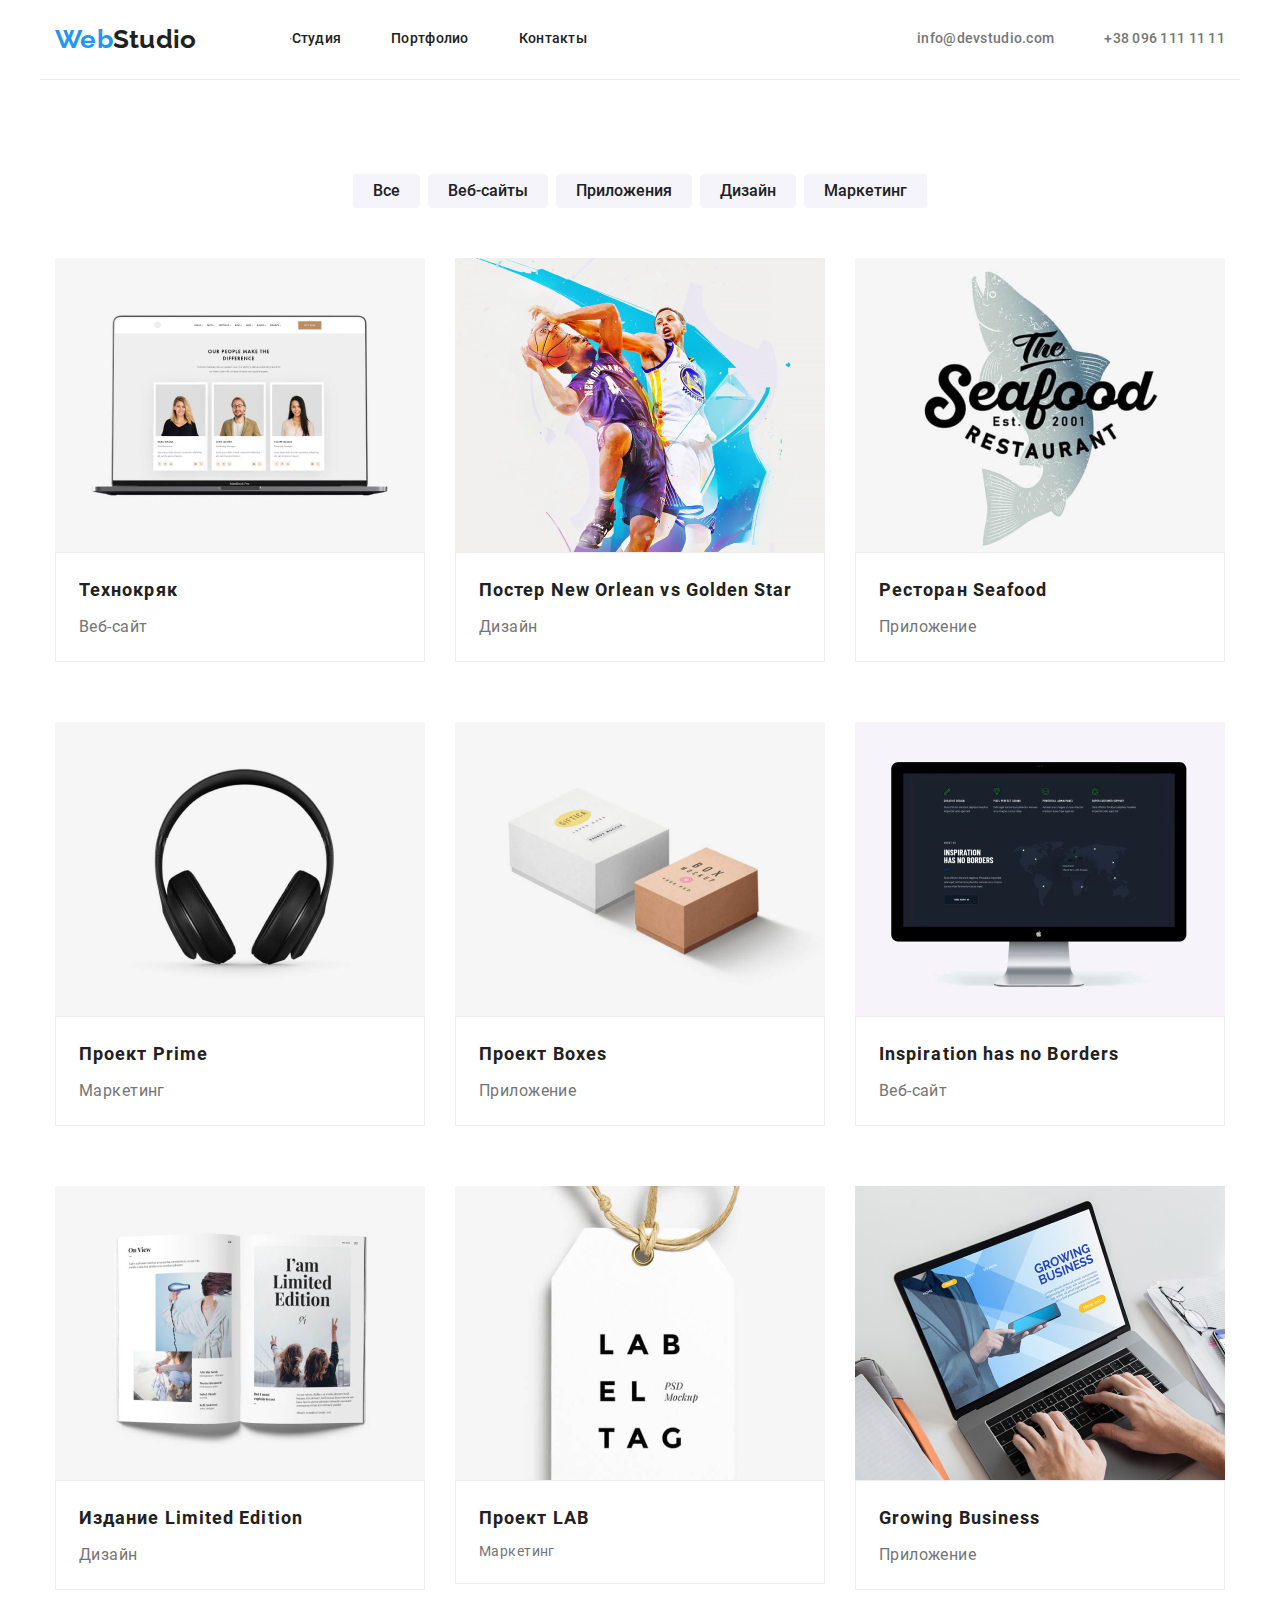
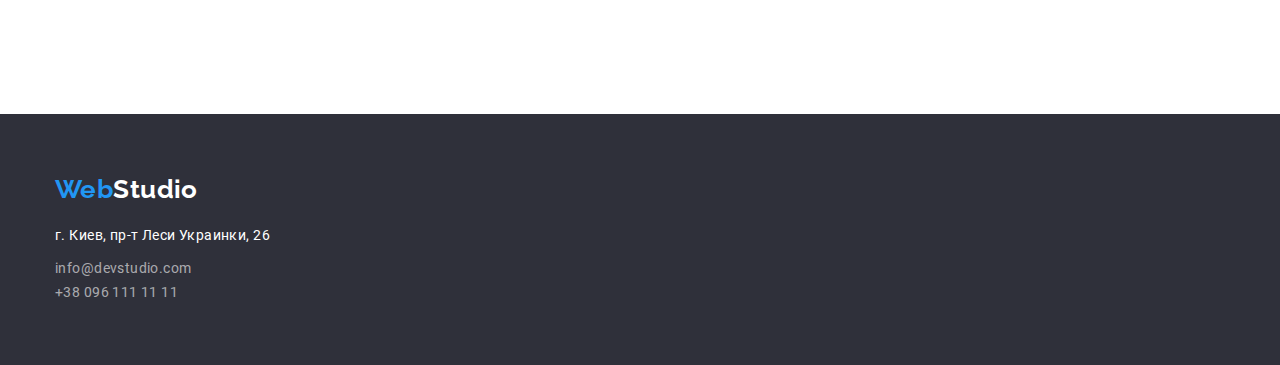
==== commit 71e55ccc: "Дополняет исправления" ====
--- a/portfolio.html
+++ b/portfolio.html
@@ -9,7 +9,7 @@
     <link rel="stylesheet"
         href="https://cdnjs.cloudflare.com/ajax/libs/modern-normalize/1.0.0/modern-normalize.min.css">
     <link rel="stylesheet" href="./CSS/styles.css">
-    <!-- <link rel="stylesheet" href="./CSS/portfolio.css"> -->
+
 </head>
 
 <body class="page">
--- a/CSS/styles.css
+++ b/CSS/styles.css
@@ -154,6 +154,8 @@
     padding-bottom: 24px;
     border-bottom: 1px solid #ececec;
     font-weight: 500;
+    line-height: 1.14;
+    letter-spacing: 0.02em;
 }
 
 .navigation {
@@ -198,7 +200,6 @@
 
 .site-nav .link:hover,
 .site-nav .link:focus {
-    font-weight: 500;
     line-height: 1.14;
     letter-spacing: 0.02em;
     color: var(--accent-color);
@@ -214,9 +215,6 @@
 
 .mail:hover,
 .mail:focus {
-    font-weight: 500;
-    line-height: 1.14;
-    letter-spacing: 0.02em;
     color: var(--accent-color);
 }
 
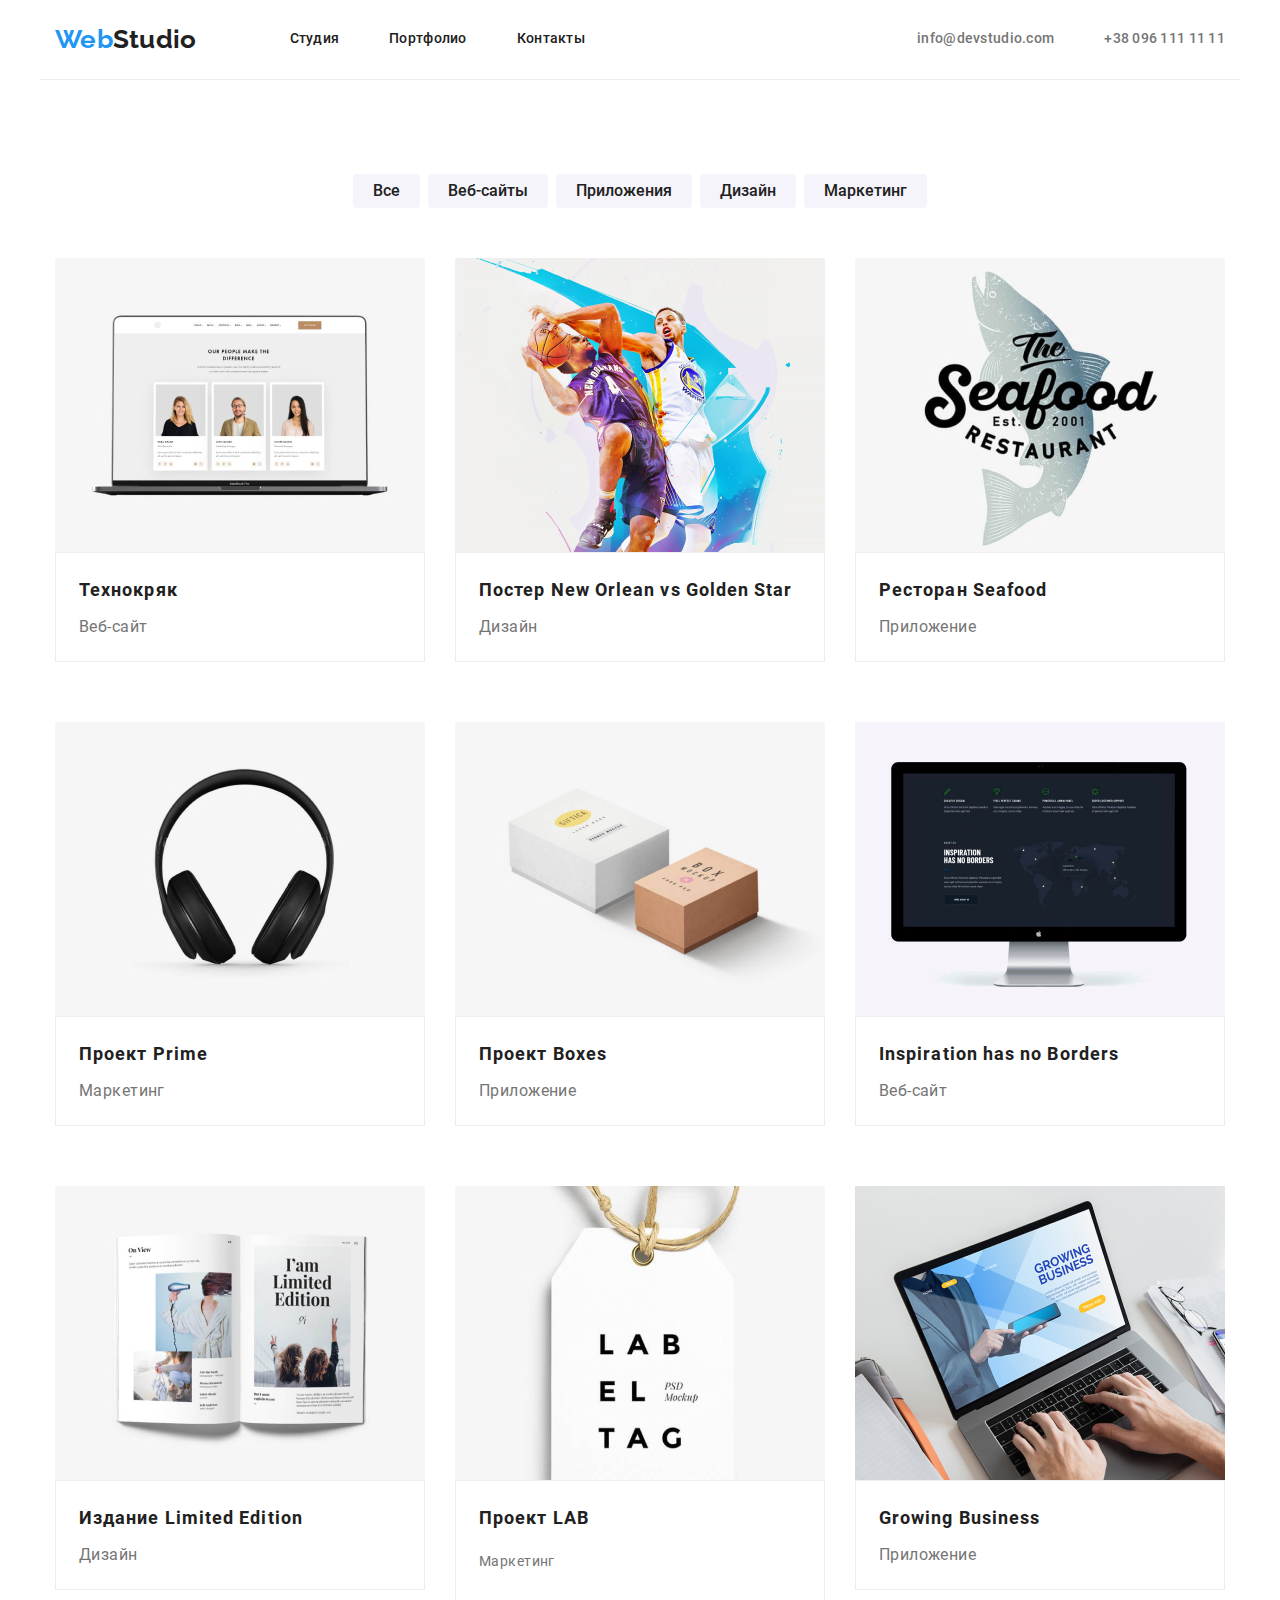
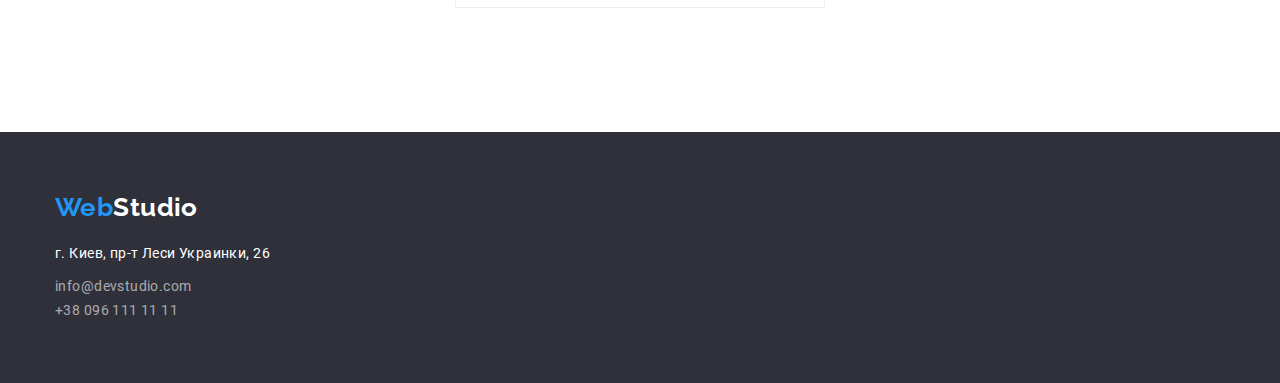
==== commit 79e461f9: "Фиксирует последние изменения" ====
--- a/portfolio.html
+++ b/portfolio.html
@@ -20,7 +20,6 @@
                 <a class="logo link" href="./index.html">
                     <span>Web</span><span class="logo-studio">Studio</span>
                 </a>
-                <hr class="site-nav">
                 <ul class="site-nav list">
                     <li class="site-nav item"><a href="./index.html" class="link">Студия</a></li>
                     <li class="site-nav item"><a href="./portfolio.html" class="link">Портфолио</a></li>
--- a/CSS/styles.css
+++ b/CSS/styles.css
@@ -91,13 +91,10 @@
     height: auto;
 }
 
-h1,
-h2,
-h3,
-p {
+/* p {
     margin-top: 0;
     margin-bottom: 0;
-}
+} */
 
 :root {
     --main-text-color: rgba(117, 117, 117, 1);
@@ -200,6 +197,7 @@
 
 .site-nav .link:hover,
 .site-nav .link:focus {
+    padding: 0;
     line-height: 1.14;
     letter-spacing: 0.02em;
     color: var(--accent-color);
@@ -246,6 +244,7 @@
     text-transform: uppercase;
     color: var(--white);
     padding-top: 200px;
+    margin-top: 0;
     margin-bottom: 30px;
     max-width: 696px;
     text-align: center;
@@ -294,6 +293,11 @@
     width: calc((100% -90px) / 4);
 }
 
+.contant-box p {
+    margin-top: 0;
+    margin-bottom: 0;
+}
+
 .features-list .contant-box:not(:last-child) {
     margin-right: 30px;
 }
@@ -303,6 +307,7 @@
     font-size: 14px;
     line-height: 1.14;
     text-transform: uppercase;
+    margin-top: 0;
     margin-bottom: 10px;
     color: var(--black);
 }
@@ -352,8 +357,11 @@
     text-align: center;
     box-shadow: 0px 1px 3px rgba(0, 0, 0, 0.12), 0px 1px 1px rgba(0, 0, 0, 0.14),
         0px 2px 1px rgba(0, 0, 0, 0.2);
-
-    /* width: calc((100% - 30px) / 4); */
+}
+
+.gallery-team p {
+    margin-top: 0;
+    margin-bottom: 0;
 }
 
 .team-person {
@@ -366,6 +374,7 @@
 }
 
 .section-title {
+    margin-top: 0;
     margin-bottom: 50px;
 }
 
@@ -378,6 +387,7 @@
 }
 
 .time {
+    margin-top: 0;
     margin-bottom: 10px;
 }
 
@@ -521,6 +531,7 @@
     font-size: 18px;
     line-height: 2;
     letter-spacing: 0.06em;
+    margin-top: 0;
     margin-bottom: 4px;
     color: var(--black);
 }
@@ -528,4 +539,6 @@
 .project-subtitle {
     font-size: 16px;
     line-height: 1.87;
-}
+    margin-top: 0;
+    margin-bottom: 0;
+}
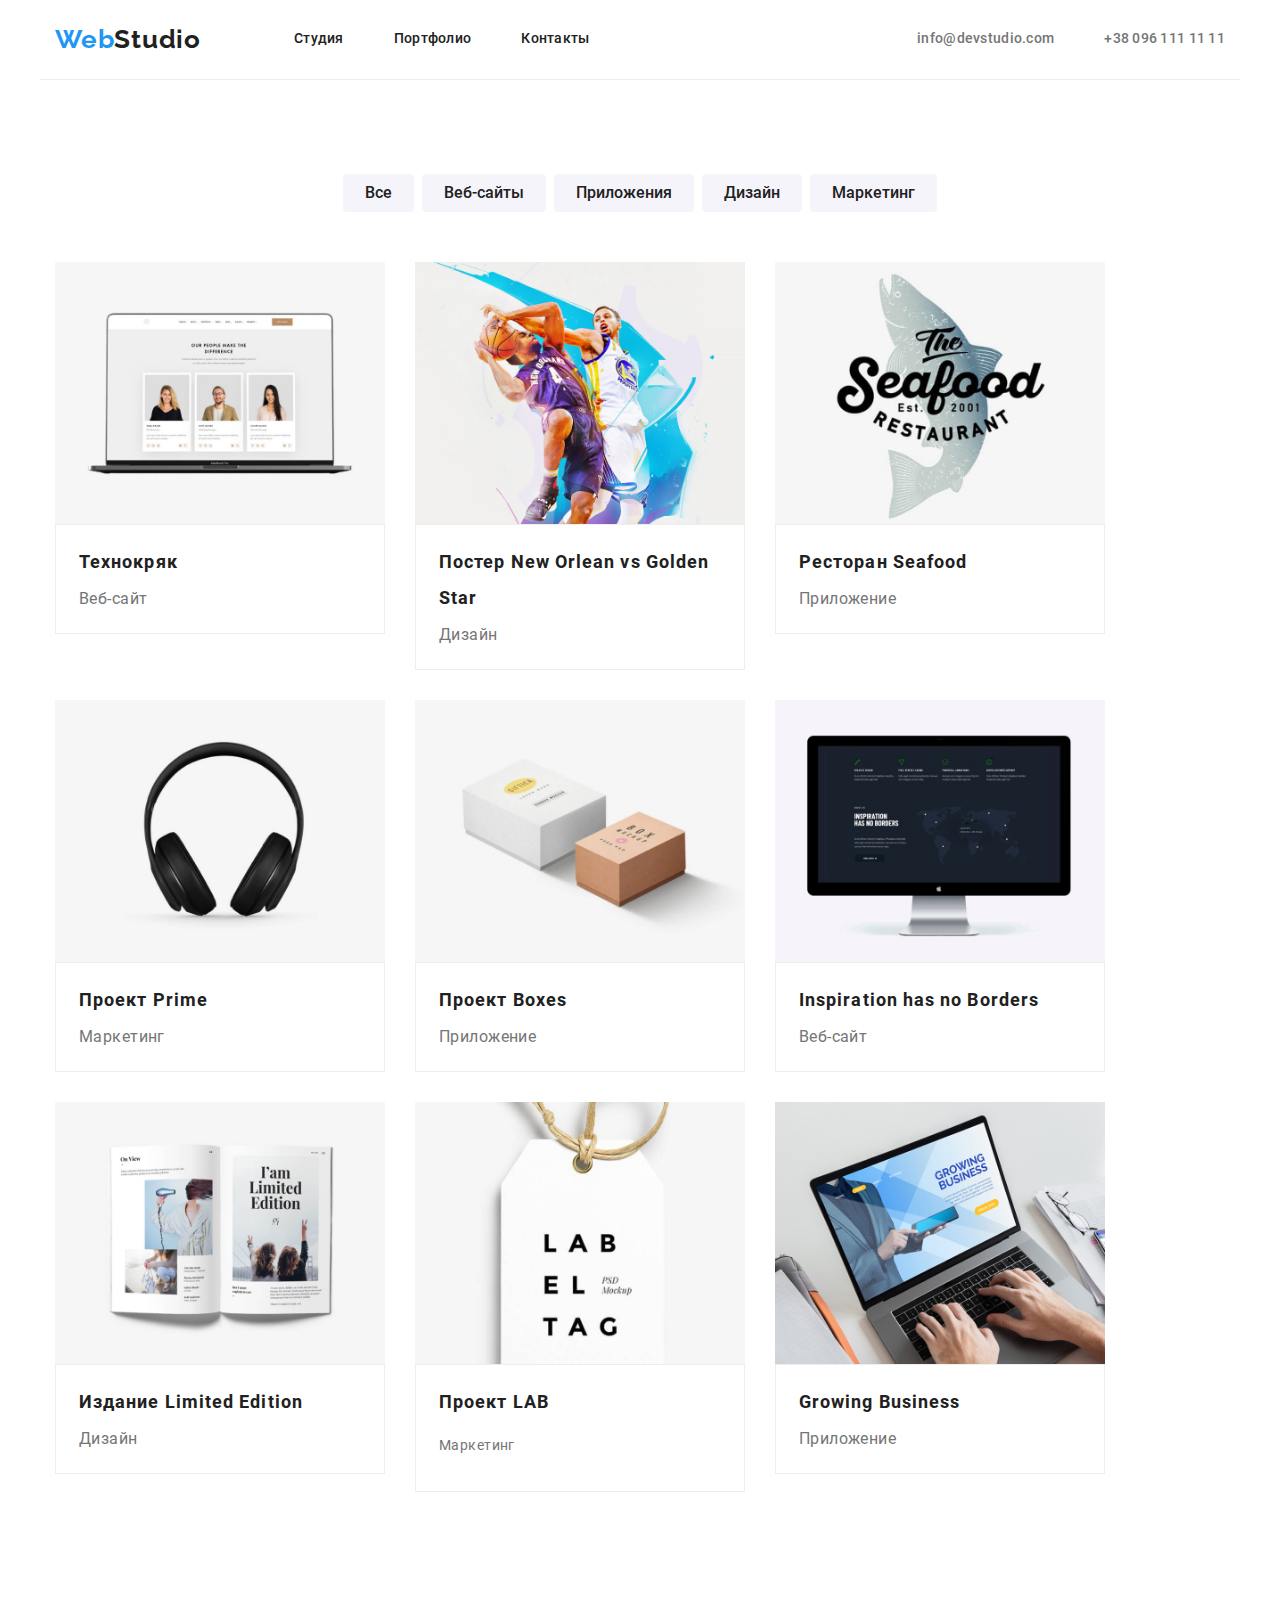
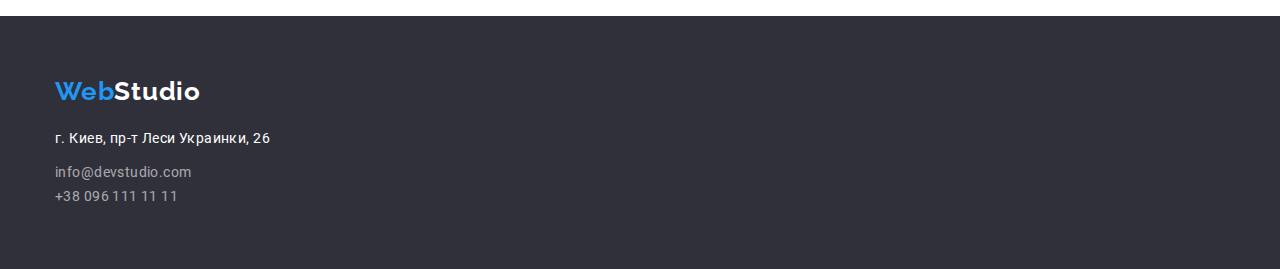
==== commit 83c0ea24: "bcghfdktybz" ====
--- a/portfolio.html
+++ b/portfolio.html
@@ -56,7 +56,7 @@
 
                 <!---->
                 <ul class="list grid">
-                    <li class="grid-portfolio gallery-item">
+                    <li class="gallery-portfolio">
 
                         <a href="" class="link">
 
@@ -68,7 +68,7 @@
                         </a>
 
                     </li>
-                    <li class="grid-portfolio gallery-item">
+                    <li class="gallery-portfolio">
                         <a href="" class="link">
 
                             <img src="./images/img6.jpg" alt="Постер New Orlean vs Golden Star" width="370" />
@@ -78,7 +78,7 @@
                             </div>
                         </a>
                     </li>
-                    <li class="grid-portfolio gallery-item">
+                    <li class="gallery-portfolio">
                         <a href="" class="link">
                             <img src="./images/img7.jpg" alt="Ресторан Seafood" width="370" />
                             <div class="project">
@@ -87,7 +87,7 @@
                             </div>
                         </a>
                     </li>
-                    <li class="grid-portfolio gallery-item">
+                    <li class="gallery-portfolio">
                         <a href="" class="link">
                             <img src="./images/img8.jpg" alt="Проект Prime" width="370" />
                             <div class="project">
@@ -96,7 +96,7 @@
                             </div>
                         </a>
                     </li>
-                    <li class="grid-portfolio gallery-item">
+                    <li class="gallery-portfolio">
                         <a href="" class="link">
                             <img src="./images/img9.jpg" alt="Проект Boxes" width="370" />
                             <div class="project">
@@ -105,7 +105,7 @@
                             </div>
                         </a>
                     </li>
-                    <li class="grid-portfolio gallery-item">
+                    <li class="gallery-portfolio">
                         <a href="" class="link">
                             <img src="./images/img10.jpg" alt="Inspiration has no Borders" width="370" />
                             <div class="project">
@@ -114,7 +114,7 @@
                             </div>
                         </a>
                     </li>
-                    <li class="grid-portfolio gallery-item">
+                    <li class="gallery-portfolio">
                         <a href="" class="link">
                             <img src="./images/img11.jpg" alt="Издание Limited Edition" width="370" />
                             <div class="project">
@@ -123,7 +123,7 @@
                             </div>
                         </a>
                     </li>
-                    <li class="grid-portfolio gallery-item">
+                    <li class="gallery-portfolio">
                         <a href="" class="link">
                             <img src="./images/img12.jpg" alt="Проект LAB" width="370" />
                             <div class="project">
@@ -132,7 +132,7 @@
                             </div>
                         </a>
                     </li>
-                    <li class="grid-portfolio gallery-item">
+                    <li class="gallery-portfolio">
                         <a href="" class="link">
                             <img src="./images/img13.jpg" alt="Growing Business" width="370" />
                             <div class="project">
--- a/CSS/styles.css
+++ b/CSS/styles.css
@@ -167,15 +167,12 @@
     margin-right: 93px;
 }
 
-/* .header .link {
-    list-style-type: none;
-} */
-
 .logo {
     font-family: 'Raleway', sans-serif;
     font-weight: 700;
     font-size: 26px;
     line-height: 1.19;
+    letter-spacing: 0.03em;
     color: var(--accent-color);
 }
 
@@ -239,7 +236,7 @@
 .hero-title {
     font-weight: 900;
     font-size: 44px;
-    line-height: 1.36;
+    line-height: 1.38;
     letter-spacing: 0.06em;
     text-transform: uppercase;
     color: var(--white);
@@ -274,6 +271,7 @@
 
 .hero-container .button {
     margin-bottom: 200px;
+    box-shadow: 0px 4px 4px rgba(0, 0, 0, 0.15);
 }
 
 /* Особенности */
@@ -327,21 +325,26 @@
 .grid {
     display: flex;
     flex-wrap: wrap;
-    /* justify-content: space-between; */
-    margin-left: -30px;
-    margin-top: -30px;
 }
 
 .gallery-item {
-    flex-basis: calc(100% / 3 - 30px);
+    /* flex-basis: calc(100% / 3 - 30px);
     margin-top: 30px;
-    margin-left: 30px;
+    margin-left: 30px; */
+    width: calc((100% -60px) / 3);
+}
+
+.grid .gallery-item:not(:last-child) {
+    margin-right: 30px;
 }
 
 /* Команда */
 
 .section-team {
     background-color: var(--light-bg);
+}
+
+.team-container {
     padding-top: 94px;
     padding-bottom: 94px;
 }
@@ -351,12 +354,14 @@
 }
 
 .gallery-team {
-    flex-basis: calc(100% / 4 - 30px);
-    margin-top: 30px;
-    margin-left: 30px;
+    width: calc((100% -90px) / 4);
     text-align: center;
     box-shadow: 0px 1px 3px rgba(0, 0, 0, 0.12), 0px 1px 1px rgba(0, 0, 0, 0.14),
         0px 2px 1px rgba(0, 0, 0, 0.2);
+}
+
+.grid .gallery-team:not(:last-child) {
+    margin-right: 30px;
 }
 
 .gallery-team p {
@@ -375,6 +380,7 @@
 
 .section-title {
     margin-top: 0;
+    margin-block-end: 0;
     margin-bottom: 50px;
 }
 
@@ -413,10 +419,6 @@
     color: var(--footer-text-accent);
 }
 
-/* .footer-container {
-    display: inline;
-} */
-
 .footer .logo {
     display: inline-block;
     margin-bottom: 20px;
@@ -433,12 +435,12 @@
 
 .map {
     display: inline-block;
-    margin-bottom: 9px;
+    margin-bottom: 10px;
     color: var(--white);
 }
 
 .footer-mail {
-    margin-bottom: 9px;
+    margin-bottom: 10px;
 }
 
 /* Страница Портфолио */
@@ -477,14 +479,14 @@
 }
 
 .button-filter {
-    padding-top: 4px;
-    padding-bottom: 4px;
-    padding-left: 20px;
-    padding-right: 20px;
+    padding-top: 6px;
+    padding-bottom: 6px;
+    padding-left: 22px;
+    padding-right: 22px;
     font-family: inherit;
     font-weight: 500;
     font-size: 16px;
-    line-height: 1.62;
+    line-height: 1.63;
     background-color: var(--light-bg);
     color: var(--black);
     border: 0;
@@ -504,19 +506,23 @@
     color: var(--black);
 }
 
-.grid-portfolio {
-    margin-top: 30px;
-    margin-left: 30px;
+/* .grid .gallery-item {
+    margin-right: -30px;
+    
+} */
+
+.gallery-portfolio {
+    /* width: calc((100% -60px) / 3); */
+    flex-basis: calc(100% / 3 - 60px);
     margin-bottom: 30px;
-}
-
-.gallery-item {
-    flex-basis: calc(100% / 3 - 30px);
-}
-
-/* .grid-img {
-    margin-bottom: 20px;
-} */
+    /* margin-right: 30px; */
+}
+
+.gallery-portfolio:not(:nth-child(3n)) {
+    margin-right: 30px;
+}
+
+/* .gallery-item:not(:nth-child(2n+1)) */
 
 .project {
     padding-top: 19px;
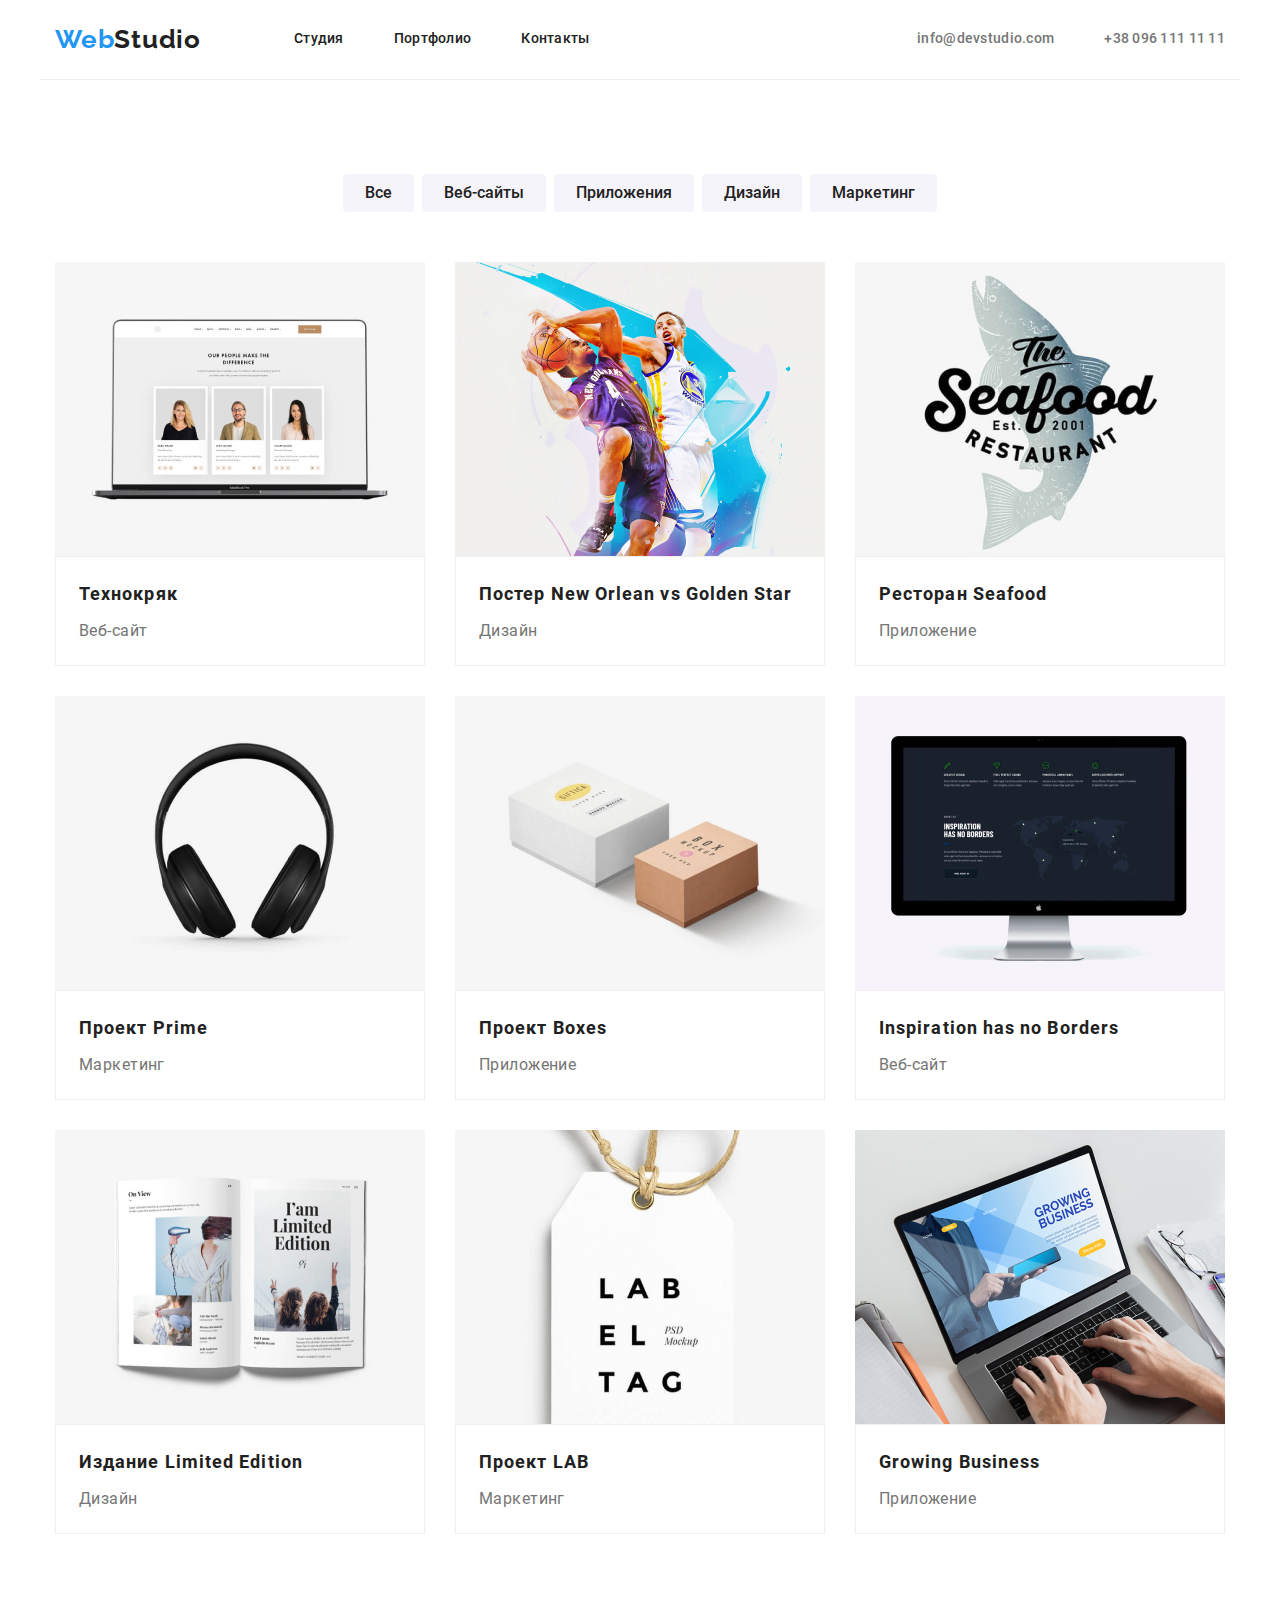
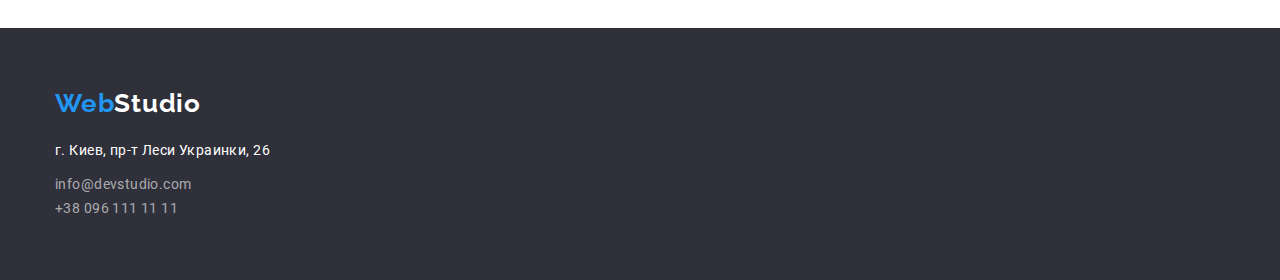
==== commit e53f71ae: "Корректирует css" ====
--- a/portfolio.html
+++ b/portfolio.html
@@ -55,7 +55,7 @@
                 </div>
 
                 <!---->
-                <ul class="list grid">
+                <ul class="list card-set">
                     <li class="gallery-portfolio">
 
                         <a href="" class="link">
@@ -128,7 +128,7 @@
                             <img src="./images/img12.jpg" alt="Проект LAB" width="370" />
                             <div class="project">
                                 <h2 class="project-title">Проект LAB</h2>
-                                <p>Маркетинг</p>
+                                <p class="project-subtitle">Маркетинг</p>
                             </div>
                         </a>
                     </li>
--- a/CSS/styles.css
+++ b/CSS/styles.css
@@ -446,9 +446,12 @@
 /* Страница Портфолио */
 
 .section-portfolio {
+    background-color: var(--white);
+}
+
+.portfolio-container {
     padding-top: 94px;
     padding-bottom: 94px;
-    background-color: var(--white);
 }
 
 .visually-hidden {
@@ -511,10 +514,22 @@
     
 } */
 
+.card-set {
+    display: flex;
+    flex-wrap: wrap;
+    margin-right: -30px;
+    margin-top: -30px;
+}
+
+.gallery-portfolio {
+    /* margin-right: 30px; */
+    margin-top: 30px;
+}
+
 .gallery-portfolio {
     /* width: calc((100% -60px) / 3); */
-    flex-basis: calc(100% / 3 - 60px);
-    margin-bottom: 30px;
+    flex-basis: calc(100% / 3 - 30px);
+    /* margin-bottom: 30px; */
     /* margin-right: 30px; */
 }
 
@@ -522,7 +537,9 @@
     margin-right: 30px;
 }
 
-/* .gallery-item:not(:nth-child(2n+1)) */
+/* .gallery-item:not(:nth-child(2n + 1)) {
+    margin-right: 30px;
+} */
 
 .project {
     padding-top: 19px;
